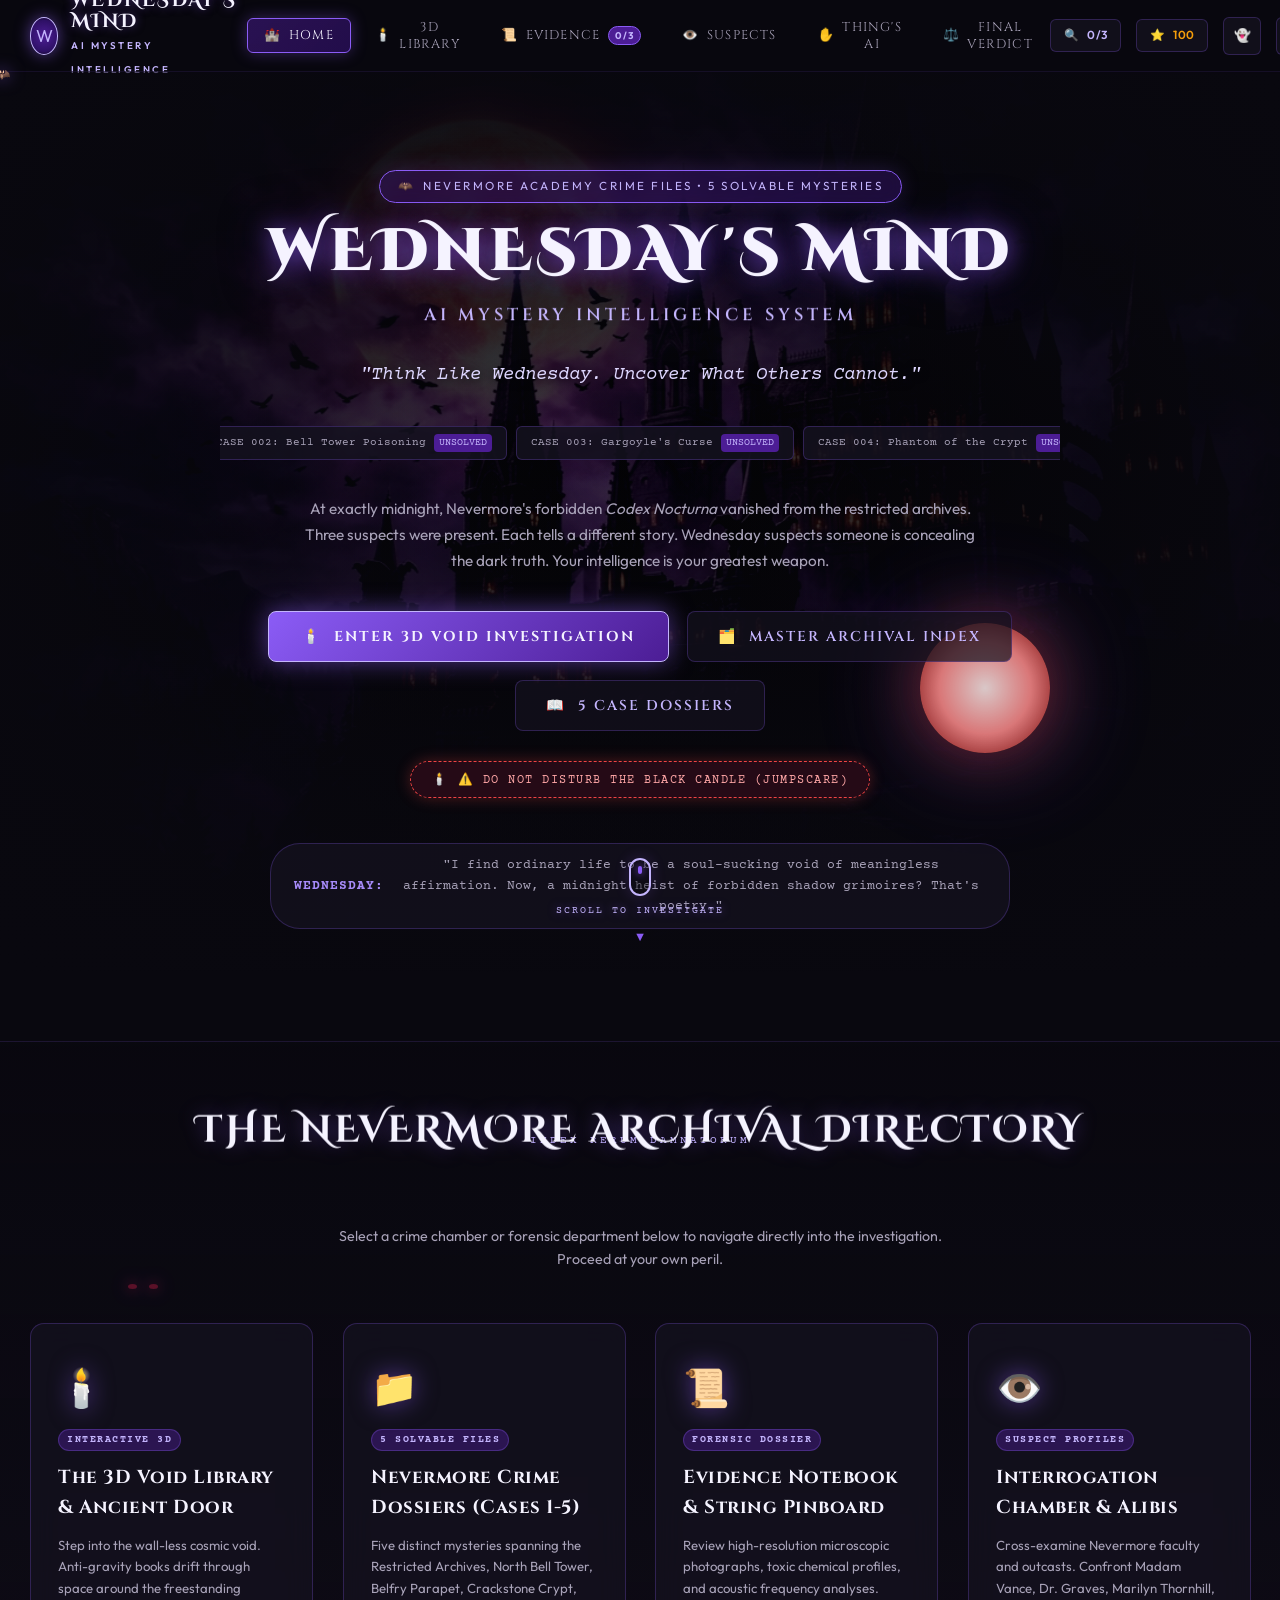
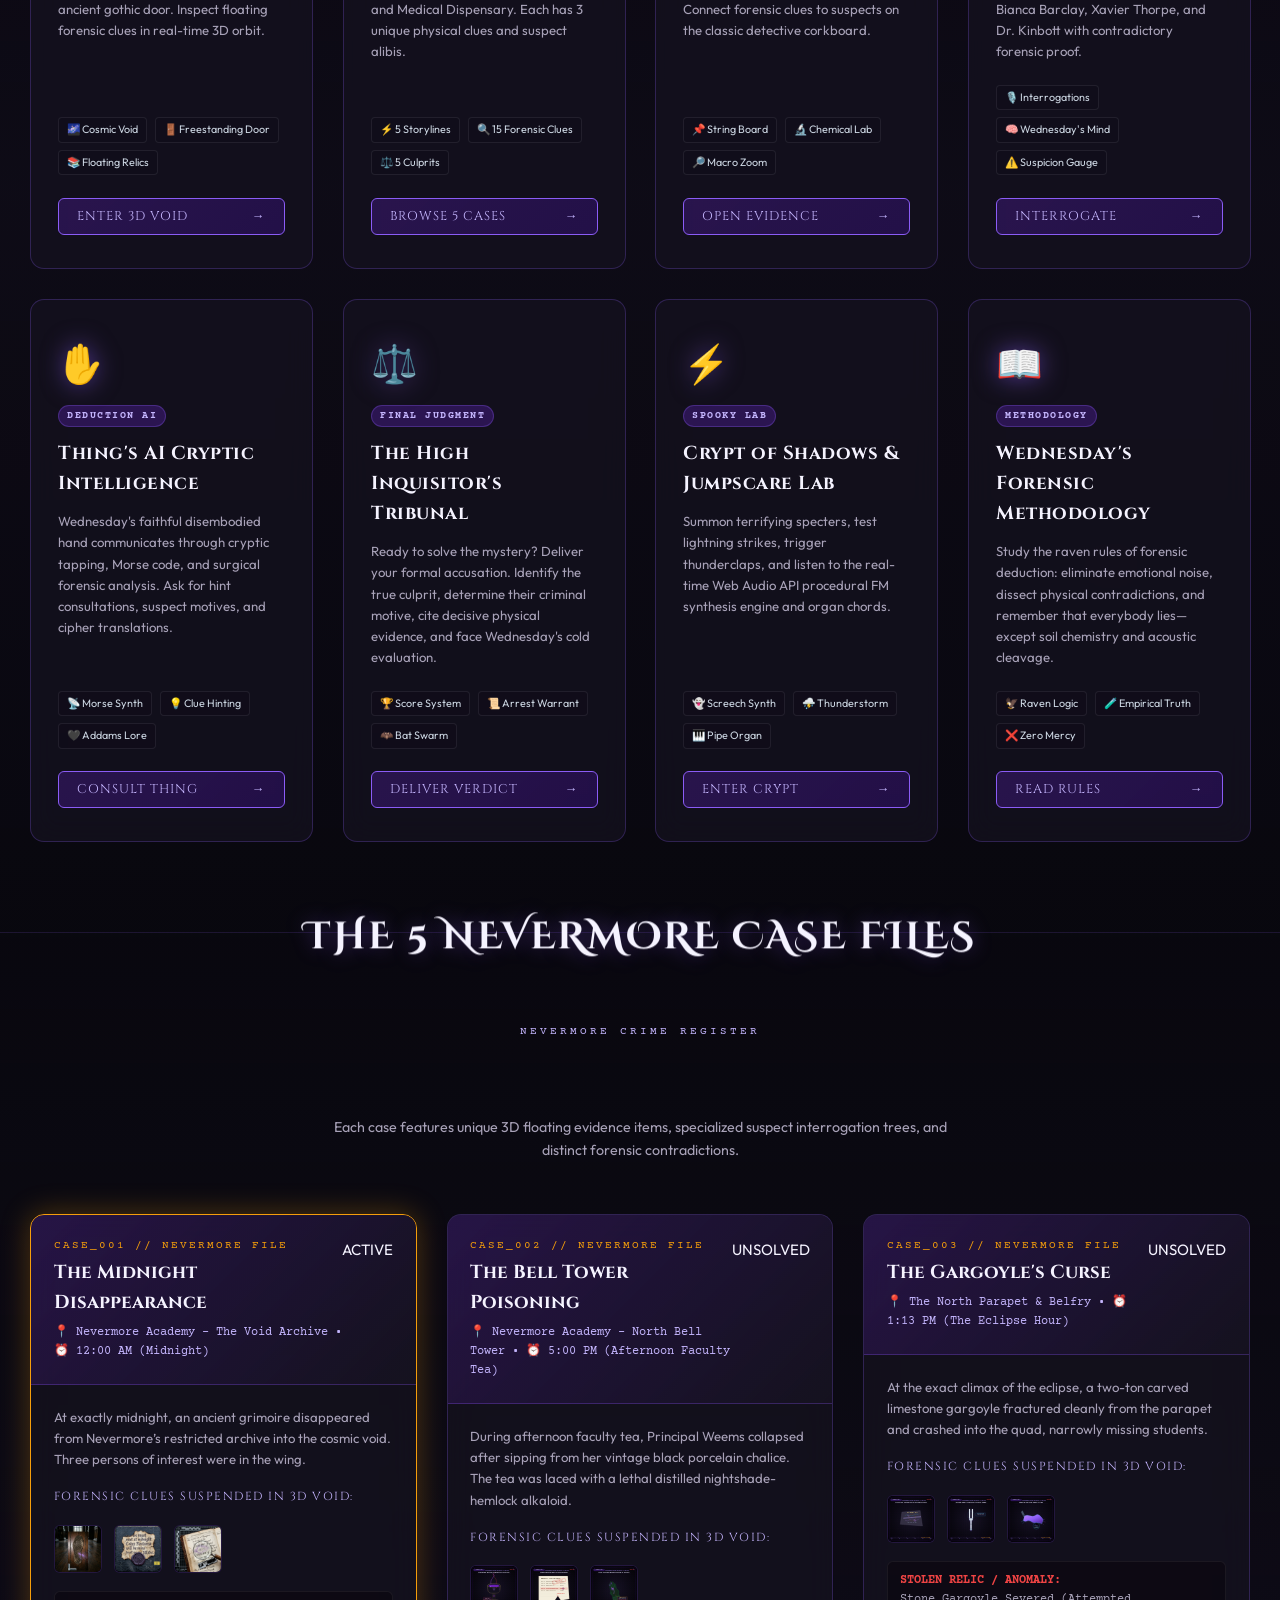
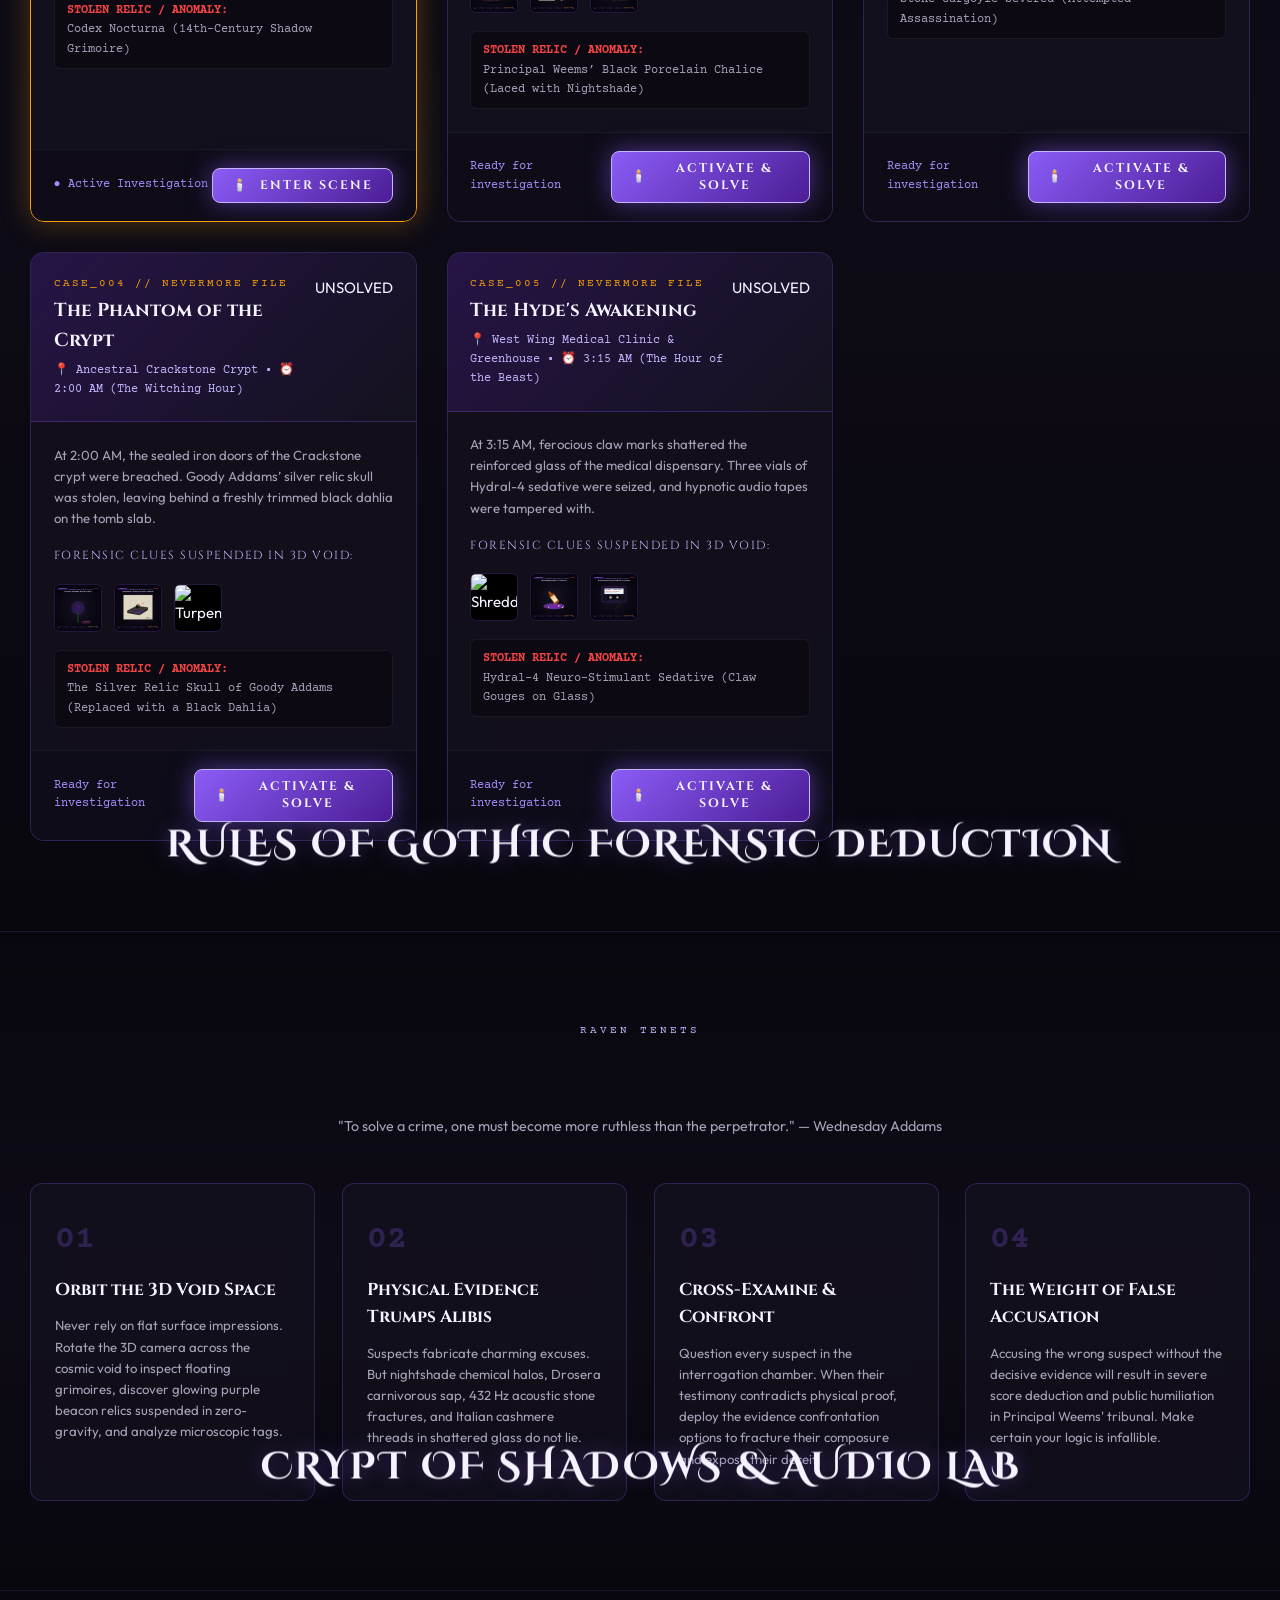
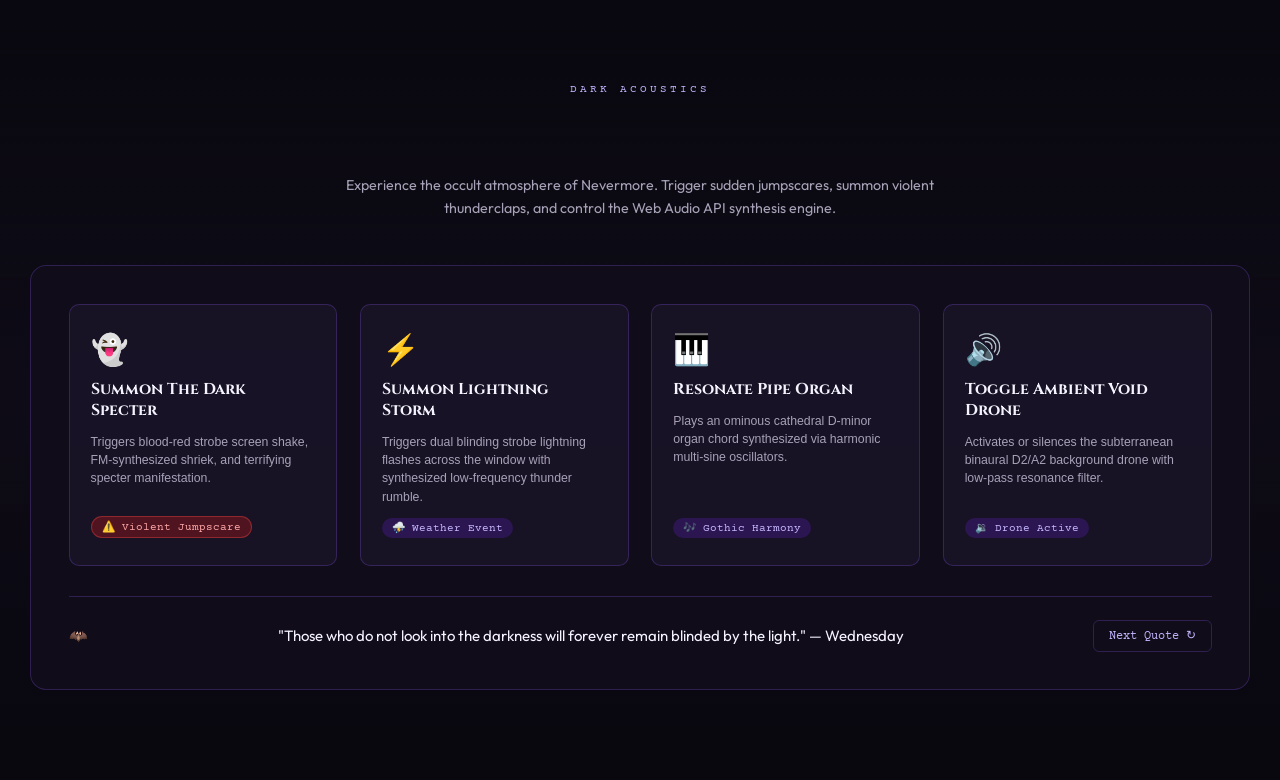
==== index.html @ c8e1a859 "Initial commit" ====
<!DOCTYPE html>
<html lang="en">
<head>
  <meta charset="UTF-8">
  <meta name="viewport" content="width=device-width, initial-scale=1.0">
  <meta name="description" content="Wednesday's Mind - AI Mystery Intelligence System. Think Like Wednesday. Uncover What Others Cannot in this interactive 3D gothic detective experience.">
  <meta name="keywords" content="Wednesday Addams, 3D Mystery, Three.js, Detective Game, Nevermore Academy, Gothic Mystery, Halloween Hackathon">
  <title>Wednesday's Mind | AI Mystery Intelligence System</title>

  <!-- Google Fonts -->
  <link rel="preconnect" href="https://fonts.googleapis.com">
  <link rel="preconnect" href="https://fonts.gstatic.com" crossorigin>
  <link href="https://fonts.googleapis.com/css2?family=Cinzel:wght@400;600;700;900&family=Cinzel+Decorative:wght@700;900&family=Courier+Prime:ital,wght@0,400;0,700;1,400&family=Outfit:wght@300;400;500;600;700&display=swap" rel="stylesheet">

  <!-- Core Stylesheet -->
  <link rel="stylesheet" href="style.css">
</head>
<body>

  <!-- Custom Loading Screen -->
  <div id="custom-loading-screen">
    <div class="loader-crest">
      <span style="font-size: 1.8rem;">🦇</span>
    </div>
    <div class="loader-text">WEDNESDAY'S MIND</div>
    <div class="loader-subtext">ENTERING NEVERMORE ARCHIVES • INITIALIZING 3D SENSORY ENGINE...</div>
  </div>

  <!-- Victory Particle Canvas (Bats & Embers) -->
  <canvas id="victory-particles-canvas" class="particle-canvas"></canvas>

  <!-- Ambient Fog Canvas -->
  <canvas id="ambient-fog"></canvas>

  <!-- Main Application Wrapper -->
  <div class="app-container">

    <!-- ====================================================================
         NAVIGATION BAR
         ==================================================================== -->
    <header class="main-nav">
      <div class="nav-brand" onclick="window.WEDNESDAY_APP.switchView('landing')">
        <div class="brand-crest">
          <span>W</span>
        </div>
        <div class="brand-text">
          <h1>WEDNESDAY'S MIND</h1>
          <span>AI MYSTERY INTELLIGENCE</span>
        </div>
      </div>

      <!-- Nav Links -->
      <ul class="nav-links" id="nav-links">
        <li class="nav-item">
          <button class="nav-btn active" data-view="landing" id="nav-btn-landing">
            <span>🏰</span> Home
          </button>
        </li>
        <li class="nav-item">
          <button class="nav-btn" data-view="room" id="nav-btn-room">
            <span>🕯️</span> 3D Library
          </button>
        </li>
        <li class="nav-item">
          <button class="nav-btn" data-view="evidence" id="nav-btn-evidence">
            <span>📜</span> Evidence <span class="badge" id="nav-clue-badge">0/3</span>
          </button>
        </li>
        <li class="nav-item">
          <button class="nav-btn" data-view="suspects" id="nav-btn-suspects">
            <span>👁️</span> Suspects
          </button>
        </li>
        <li class="nav-item">
          <button class="nav-btn" data-view="assistant" id="nav-btn-assistant">
            <span>✋</span> Thing's AI
          </button>
        </li>
        <li class="nav-item">
          <button class="nav-btn" data-view="verdict" id="nav-btn-verdict">
            <span>⚖️</span> Final Verdict
          </button>
        </li>
      </ul>

      <!-- HUD Stats & Controls -->
      <div class="nav-actions">
        <div class="hud-stat clues-stat" title="Forensic Clues Collected">
          <span>🔍</span>
          <span id="hud-clues-count">0/3</span>
        </div>
        <div class="hud-stat score-stat" title="Detective Score">
          <span>⭐</span>
          <span id="hud-score-count">100</span>
        </div>
        <button class="icon-btn" id="btn-jumpscare-trigger" title="⚠️ Summon The Shadows (Jumpscare Demo)">
          <span>👻</span>
        </button>
        <button class="icon-btn" id="btn-sound-toggle" title="Toggle Gothic Audio Atmosphere">
          <span>🔊</span>
        </button>
        <button class="icon-btn" id="btn-nav-restart" title="Restart Investigation">
          <span>🔄</span>
        </button>
        <button class="mobile-toggle" id="mobile-nav-toggle" aria-label="Toggle Navigation Menu">
          <span>☰</span>
        </button>
      </div>
    </header>

    <!-- Glowing Gothic Scroll Progress Indicator -->
    <div class="scroll-progress-container">
      <div class="scroll-progress-bar" id="scroll-progress-bar">
        <span class="scroll-progress-bat">🦇</span>
      </div>
    </div>

    <!-- ====================================================================
         MAIN CONTENT ROUTER
         ==================================================================== -->
    <main>

      <!-- ================================================================
           VIEW 1: LANDING PAGE
           ================================================================ -->
      <!-- ================================================================
           VIEW 1: LANDING PAGE & MASTER ARCHIVAL INDEX (Deeply Scrollable)
           ================================================================ -->
      <section class="view-section active" id="view-landing">
        <div class="landing-backdrop parallax-layer" data-speed="0.18"></div>
        <div class="landing-vignette"></div>
        <div class="landing-moon parallax-layer" data-speed="0.4"></div>

        <!-- Glowing Watching Eyes in the Shadows -->
        <div class="spooky-eyes active parallax-layer" data-speed="-0.15" id="spooky-eyes-1" style="top: 22%; left: 10%;">
          <div class="spooky-eye"></div>
          <div class="spooky-eye"></div>
        </div>
        <div class="spooky-eyes active parallax-layer" data-speed="-0.2" id="spooky-eyes-2" style="top: 38%; right: 12%;">
          <div class="spooky-eye"></div>
          <div class="spooky-eye"></div>
        </div>
        <div class="spooky-eyes active parallax-layer" data-speed="-0.1" id="spooky-eyes-3" style="top: 68%; left: 16%;">
          <div class="spooky-eye"></div>
          <div class="spooky-eye"></div>
        </div>

        <!-- ------------------------------------------------------------
             HERO SECTION (Cinematic Entry)
             ------------------------------------------------------------ -->
        <div class="landing-hero-block" id="landing-hero">
          <div class="landing-content">
            <div class="landing-badge reveal-on-scroll">
              <span>🦇</span> Nevermore Academy Crime Files • 5 Solvable Mysteries
            </div>
            <h1 class="landing-title parallax-text reveal-on-scroll delay-1">WEDNESDAY'S MIND</h1>
            <div class="landing-subtitle parallax-text reveal-on-scroll delay-2">AI MYSTERY INTELLIGENCE SYSTEM</div>
            <p class="landing-tagline reveal-on-scroll delay-2">"Think Like Wednesday. Uncover What Others Cannot."</p>

            <!-- 5-Case Selector Hub Pills -->
            <div class="case-selector-bar reveal-on-scroll delay-2" style="justify-content: center; margin: 0.5rem 0;" id="landing-case-pills">
              <div class="case-pill active" data-case="CASE_001"><span>CASE 001: Midnight Disappearance</span> <span class="case-status-badge">ACTIVE</span></div>
              <div class="case-pill" data-case="CASE_002"><span>CASE 002: Bell Tower Poisoning</span> <span class="case-status-badge">UNSOLVED</span></div>
              <div class="case-pill" data-case="CASE_003"><span>CASE 003: Gargoyle's Curse</span> <span class="case-status-badge">UNSOLVED</span></div>
              <div class="case-pill" data-case="CASE_004"><span>CASE 004: Phantom of the Crypt</span> <span class="case-status-badge">UNSOLVED</span></div>
              <div class="case-pill" data-case="CASE_005"><span>CASE 005: Hyde's Awakening</span> <span class="case-status-badge">UNSOLVED</span></div>
            </div>

            <p class="landing-desc reveal-on-scroll delay-3" id="landing-case-desc">
              At exactly midnight, Nevermore's forbidden <em>Codex Nocturna</em> vanished from the restricted archives. Three suspects were present. Each tells a different story. Wednesday suspects someone is concealing the dark truth. Your intelligence is your greatest weapon.
            </p>

            <div class="landing-buttons reveal-on-scroll delay-3">
              <button class="btn-primary" id="btn-start-investigation" onclick="window.WEDNESDAY_APP.switchView('room')">
                <span>🕯️</span> Enter 3D Void Investigation
              </button>
              <button class="btn-secondary" id="btn-explore-index" onclick="window.WEDNESDAY_APP.scrollToIndex()">
                <span>🗂️</span> Master Archival Index
              </button>
              <button class="btn-secondary" id="btn-how-to-play" onclick="window.WEDNESDAY_APP.scrollToCases()">
                <span>📖</span> 5 Case Dossiers
              </button>
            </div>

            <button class="spooky-trigger-btn reveal-on-scroll delay-4" id="btn-summon-shadows" title="Click at your own risk...">
              <span>🕯️</span> <span>⚠️ DO NOT DISTURB THE BLACK CANDLE (JUMPSCARE)</span>
            </button>

            <div class="landing-ticker reveal-on-scroll delay-4">
              <span class="quote-speaker">WEDNESDAY:</span>
              <span id="ticker-quote">"I find ordinary life to be a soul-sucking void of meaningless affirmation. Now, a midnight heist of forbidden shadow grimoires? That's poetry."</span>
            </div>

            <!-- Animated Scroll Down Indicator (FIXED: Smooth scrolls to Master Index) -->
            <div class="scroll-indicator-container" id="landing-scroll-indicator" onclick="window.WEDNESDAY_APP.scrollDownToOverview()">
              <div class="scroll-mouse-icon">
                <div class="scroll-mouse-wheel"></div>
              </div>
              <span class="scroll-indicator-text">Scroll to Investigate</span>
              <span class="scroll-indicator-arrow">▼</span>
            </div>
          </div>
        </div>

        <!-- ------------------------------------------------------------
             SECTION 2: MASTER ARCHIVAL INDEX (The User's Requested Main Index Hub)
             ------------------------------------------------------------ -->
        <section class="landing-section-block" id="landing-master-index">
          <div class="section-container">
            <div class="section-header reveal-on-scroll">
              <div class="section-tag">INDEX RERUM DAMNATORUM</div>
              <h2 class="section-title parallax-text">THE NEVERMORE ARCHIVAL DIRECTORY</h2>
              <p class="section-desc">Select a crime chamber or forensic department below to navigate directly into the investigation. Proceed at your own peril.</p>
            </div>

            <div class="master-index-grid">
              <!-- Card 1: 3D Void Library -->
              <div class="index-card reveal-on-scroll" onclick="window.WEDNESDAY_APP.switchView('room')">
                <div class="index-card-icon">🕯️</div>
                <div class="index-card-badge">INTERACTIVE 3D</div>
                <h3 class="index-card-title">The 3D Void Library & Ancient Door</h3>
                <p class="index-card-desc">Step into the wall-less cosmic void. Anti-gravity books drift through space around the freestanding ancient gothic door. Inspect floating forensic clues in real-time 3D orbit.</p>
                <div class="index-card-meta">
                  <span>🌌 Cosmic Void</span>
                  <span>🚪 Freestanding Door</span>
                  <span>📚 Floating Relics</span>
                </div>
                <button class="index-card-btn"><span>Enter 3D Void</span> →</button>
              </div>

              <!-- Card 2: 5 Nevermore Cases -->
              <div class="index-card reveal-on-scroll delay-1" onclick="window.WEDNESDAY_APP.scrollToCases()">
                <div class="index-card-icon">📁</div>
                <div class="index-card-badge">5 SOLVABLE FILES</div>
                <h3 class="index-card-title">Nevermore Crime Dossiers (Cases 1-5)</h3>
                <p class="index-card-desc">Five distinct mysteries spanning the Restricted Archives, North Bell Tower, Belfry Parapet, Crackstone Crypt, and Medical Dispensary. Each has 3 unique physical clues and suspect alibis.</p>
                <div class="index-card-meta">
                  <span>⚡ 5 Storylines</span>
                  <span>🔍 15 Forensic Clues</span>
                  <span>⚖️ 5 Culprits</span>
                </div>
                <button class="index-card-btn"><span>Browse 5 Cases</span> →</button>
              </div>

              <!-- Card 3: Evidence Dossier & Pinboard -->
              <div class="index-card reveal-on-scroll delay-2" onclick="window.WEDNESDAY_APP.switchView('evidence')">
                <div class="index-card-icon">📜</div>
                <div class="index-card-badge">FORENSIC DOSSIER</div>
                <h3 class="index-card-title">Evidence Notebook & String Pinboard</h3>
                <p class="index-card-desc">Review high-resolution microscopic photographs, toxic chemical profiles, and acoustic frequency analyses. Connect forensic clues to suspects on the classic detective corkboard.</p>
                <div class="index-card-meta">
                  <span>📌 String Board</span>
                  <span>🔬 Chemical Lab</span>
                  <span>🔎 Macro Zoom</span>
                </div>
                <button class="index-card-btn"><span>Open Evidence</span> →</button>
              </div>

              <!-- Card 4: Interrogation Chamber -->
              <div class="index-card reveal-on-scroll delay-3" onclick="window.WEDNESDAY_APP.switchView('suspects')">
                <div class="index-card-icon">👁️</div>
                <div class="index-card-badge">SUSPECT PROFILES</div>
                <h3 class="index-card-title">Interrogation Chamber & Alibis</h3>
                <p class="index-card-desc">Cross-examine Nevermore faculty and outcasts. Confront Madam Vance, Dr. Graves, Marilyn Thornhill, Bianca Barclay, Xavier Thorpe, and Dr. Kinbott with contradictory forensic proof.</p>
                <div class="index-card-meta">
                  <span>🎙️ Interrogations</span>
                  <span>🧠 Wednesday's Mind</span>
                  <span>⚠️ Suspicion Gauge</span>
                </div>
                <button class="index-card-btn"><span>Interrogate</span> →</button>
              </div>

              <!-- Card 5: Thing's AI Terminal -->
              <div class="index-card reveal-on-scroll delay-1" onclick="window.WEDNESDAY_APP.switchView('assistant')">
                <div class="index-card-icon">✋</div>
                <div class="index-card-badge">DEDUCTION AI</div>
                <h3 class="index-card-title">Thing's AI Cryptic Intelligence</h3>
                <p class="index-card-desc">Wednesday's faithful disembodied hand communicates through cryptic tapping, Morse code, and surgical forensic analysis. Ask for hint consultations, suspect motives, and cipher translations.</p>
                <div class="index-card-meta">
                  <span>📡 Morse Synth</span>
                  <span>💡 Clue Hinting</span>
                  <span>🖤 Addams Lore</span>
                </div>
                <button class="index-card-btn"><span>Consult Thing</span> →</button>
              </div>

              <!-- Card 6: The Tribunal of Shadows -->
              <div class="index-card reveal-on-scroll delay-2" onclick="window.WEDNESDAY_APP.switchView('verdict')">
                <div class="index-card-icon">⚖️</div>
                <div class="index-card-badge">FINAL JUDGMENT</div>
                <h3 class="index-card-title">The High Inquisitor's Tribunal</h3>
                <p class="index-card-desc">Ready to solve the mystery? Deliver your formal accusation. Identify the true culprit, determine their criminal motive, cite decisive physical evidence, and face Wednesday's cold evaluation.</p>
                <div class="index-card-meta">
                  <span>🏆 Score System</span>
                  <span>📜 Arrest Warrant</span>
                  <span>🦇 Bat Swarm</span>
                </div>
                <button class="index-card-btn"><span>Deliver Verdict</span> →</button>
              </div>

              <!-- Card 7: Crypt of Horrors & Audio Synth -->
              <div class="index-card reveal-on-scroll delay-3" onclick="window.WEDNESDAY_APP.scrollToCrypt()">
                <div class="index-card-icon">⚡</div>
                <div class="index-card-badge">SPOOKY LAB</div>
                <h3 class="index-card-title">Crypt of Shadows & Jumpscare Lab</h3>
                <p class="index-card-desc">Summon terrifying specters, test lightning strikes, trigger thunderclaps, and listen to the real-time Web Audio API procedural FM synthesis engine and organ chords.</p>
                <div class="index-card-meta">
                  <span>👻 Screech Synth</span>
                  <span>⛈️ Thunderstorm</span>
                  <span>🎹 Pipe Organ</span>
                </div>
                <button class="index-card-btn"><span>Enter Crypt</span> →</button>
              </div>

              <!-- Card 8: Raven Rules of Deduction -->
              <div class="index-card reveal-on-scroll delay-4" onclick="window.WEDNESDAY_APP.scrollToRules()">
                <div class="index-card-icon">📖</div>
                <div class="index-card-badge">METHODOLOGY</div>
                <h3 class="index-card-title">Wednesday's Forensic Methodology</h3>
                <p class="index-card-desc">Study the raven rules of forensic deduction: eliminate emotional noise, dissect physical contradictions, and remember that everybody lies—except soil chemistry and acoustic cleavage.</p>
                <div class="index-card-meta">
                  <span>🦅 Raven Logic</span>
                  <span>🧪 Empirical Truth</span>
                  <span>❌ Zero Mercy</span>
                </div>
                <button class="index-card-btn"><span>Read Rules</span> →</button>
              </div>
            </div>
          </div>
        </section>

        <!-- ------------------------------------------------------------
             SECTION 3: 5 SOLVABLE CASE DOSSIERS SHOWCASE
             ------------------------------------------------------------ -->
        <section class="landing-section-block" id="landing-case-showcase">
          <div class="section-container">
            <div class="section-header reveal-on-scroll">
              <div class="section-tag">NEVERMORE CRIME REGISTER</div>
              <h2 class="section-title parallax-text">THE 5 NEVERMORE CASE FILES</h2>
              <p class="section-desc">Each case features unique 3D floating evidence items, specialized suspect interrogation trees, and distinct forensic contradictions.</p>
            </div>

            <div class="cases-showcase-grid" id="cases-showcase-container">
              <!-- Dynamically populated by renderCasesShowcase() in main.js -->
            </div>
          </div>
        </section>

        <!-- ------------------------------------------------------------
             SECTION 4: FORENSIC METHODOLOGY & RULES
             ------------------------------------------------------------ -->
        <section class="landing-section-block" id="landing-rules-methodology">
          <div class="section-container">
            <div class="section-header reveal-on-scroll">
              <div class="section-tag">RAVEN TENETS</div>
              <h2 class="section-title parallax-text">RULES OF GOTHIC FORENSIC DEDUCTION</h2>
              <p class="section-desc">"To solve a crime, one must become more ruthless than the perpetrator." — Wednesday Addams</p>
            </div>

            <div class="rules-cards-grid">
              <div class="rule-card reveal-on-scroll">
                <div class="rule-num">01</div>
                <h3>Orbit the 3D Void Space</h3>
                <p>Never rely on flat surface impressions. Rotate the 3D camera across the cosmic void to inspect floating grimoires, discover glowing purple beacon relics suspended in zero-gravity, and analyze microscopic tags.</p>
              </div>
              <div class="rule-card reveal-on-scroll delay-1">
                <div class="rule-num">02</div>
                <h3>Physical Evidence Trumps Alibis</h3>
                <p>Suspects fabricate charming excuses. But nightshade chemical halos, Drosera carnivorous sap, 432 Hz acoustic stone fractures, and Italian cashmere threads in shattered glass do not lie.</p>
              </div>
              <div class="rule-card reveal-on-scroll delay-2">
                <div class="rule-num">03</div>
                <h3>Cross-Examine & Confront</h3>
                <p>Question every suspect in the interrogation chamber. When their testimony contradicts physical proof, deploy the evidence confrontation options to fracture their composure and expose their deceit.</p>
              </div>
              <div class="rule-card reveal-on-scroll delay-3">
                <div class="rule-num">04</div>
                <h3>The Weight of False Accusation</h3>
                <p>Accusing the wrong suspect without the decisive evidence will result in severe score deduction and public humiliation in Principal Weems' tribunal. Make certain your logic is infallible.</p>
              </div>
            </div>
          </div>
        </section>

        <!-- ------------------------------------------------------------
             SECTION 5: THE CRYPT OF SHADOWS & OCCULT AUDIO LAB
             ------------------------------------------------------------ -->
        <section class="landing-section-block" id="landing-spooky-crypt">
          <div class="section-container">
            <div class="section-header reveal-on-scroll">
              <div class="section-tag">DARK ACOUSTICS</div>
              <h2 class="section-title parallax-text">CRYPT OF SHADOWS & AUDIO LAB</h2>
              <p class="section-desc">Experience the occult atmosphere of Nevermore. Trigger sudden jumpscares, summon violent thunderclaps, and control the Web Audio API synthesis engine.</p>
            </div>

            <div class="spooky-controls-panel reveal-on-scroll">
              <div class="spooky-actions-grid">
                <button class="spooky-action-card danger" onclick="window.WEDNESDAY_APP.triggerJumpscare()">
                  <div class="action-icon">👻</div>
                  <h4>Summon The Dark Specter</h4>
                  <p>Triggers blood-red strobe screen shake, FM-synthesized shriek, and terrifying specter manifestation.</p>
                  <span class="action-pill danger-pill">⚠️ Violent Jumpscare</span>
                </button>

                <button class="spooky-action-card" onclick="window.WEDNESDAY_APP.triggerLightning()">
                  <div class="action-icon">⚡</div>
                  <h4>Summon Lightning Storm</h4>
                  <p>Triggers dual blinding strobe lightning flashes across the window with synthesized low-frequency thunder rumble.</p>
                  <span class="action-pill">⛈️ Weather Event</span>
                </button>

                <button class="spooky-action-card" onclick="window.WEDNESDAY_APP.playOrganChord()">
                  <div class="action-icon">🎹</div>
                  <h4>Resonate Pipe Organ</h4>
                  <p>Plays an ominous cathedral D-minor organ chord synthesized via harmonic multi-sine oscillators.</p>
                  <span class="action-pill">🎶 Gothic Harmony</span>
                </button>

                <button class="spooky-action-card" onclick="window.WEDNESDAY_APP.toggleDrone()">
                  <div class="action-icon">🔊</div>
                  <h4>Toggle Ambient Void Drone</h4>
                  <p>Activates or silences the subterranean binaural D2/A2 background drone with low-pass resonance filter.</p>
                  <span class="action-pill" id="crypt-drone-status">🔉 Drone Active</span>
                </button>
              </div>

              <div class="spooky-quote-banner reveal-on-scroll delay-2">
                <span class="quote-bat">🦇</span>
                <p id="crypt-random-quote">"Those who do not look into the darkness will forever remain blinded by the light." — Wednesday</p>
                <button class="quote-refresh-btn" onclick="window.WEDNESDAY_APP.cycleGothicQuote()">Next Quote ↻</button>
              </div>
            </div>
          </div>
        </section>
      </section>

      <!-- ================================================================
           VIEW 2: INTERACTIVE 3D MYSTERY ROOM (Three.js)
           ================================================================ -->
      <section class="view-section" id="view-room">
        <!-- Three.js Canvas Container -->
        <div id="three-canvas-container"></div>

        <!-- 3D Room HUD Header -->
        <div class="room-hud">
          <div class="room-title-card">
            <div class="case-stamp">CASE 001 // CRIME SCENE</div>
            <h2>The Restricted Archive</h2>
            <p>Inspect the library in 3D. Click the glowing purple beacons to analyze forensic clues.</p>
          </div>

          <div class="room-controls-card">
            <div class="camera-preset-bar">
              <button class="preset-btn active" id="preset-overview">🌌 Void Overview</button>
              <button class="preset-btn" id="preset-door">🚪 Ancient Door</button>
              <button class="preset-btn" id="preset-clues">✨ Floating Relics</button>
            </div>
            <div class="room-instructions">
              <span>🖱️ Drag:</span> Orbit • <span>Scroll:</span> Zoom • <span>Click:</span> Inspect Clue
            </div>
          </div>
        </div>

        <!-- Floating Clue Raycast Hover Tooltip -->
        <div id="clue-hover-tooltip"></div>

        <!-- Bottom Clue Tracker Bar -->
        <div class="room-bottom-tracker">
          <span class="tracker-label">ARCHIVE CLUES:</span>
          <div class="tracker-clue-dots">
            <div class="clue-dot-item" id="dot-footprint" onclick="window.WEDNESDAY_APP.inspectClue('footprint')">
              <div class="dot-indicator"></div>
              <span>Muddy Footprint</span>
            </div>
            <div class="clue-dot-item" id="dot-letter" onclick="window.WEDNESDAY_APP.inspectClue('letter')">
              <div class="dot-indicator"></div>
              <span>Torn Letter</span>
            </div>
            <div class="clue-dot-item" id="dot-register" onclick="window.WEDNESDAY_APP.inspectClue('register')">
              <div class="dot-indicator"></div>
              <span>Altered Register</span>
            </div>
          </div>
        </div>
      </section>

      <!-- ================================================================
           VIEW 3: EVIDENCE NOTEBOOK & CONSPIRACY PINBOARD
           ================================================================ -->
      <section class="view-section" id="view-evidence">
        <div class="section-header">
          <div class="section-tag">DETECTIVE DOSSIER</div>
          <h2 class="section-title">EVIDENCE & CONSPIRACY BOARD</h2>
          <p class="section-desc">Review your collected physical evidence, correlate forensic properties, and connect clues with suspects on the string pinboard.</p>
        </div>

        <!-- Evidence View Tabs -->
        <div class="evidence-tab-bar">
          <button class="evidence-tab-btn active" id="tab-btn-clues">
            <span>📜</span> Forensic Clues Dossier
          </button>
          <button class="evidence-tab-btn" id="tab-btn-pinboard">
            <span>📌</span> Detective String Pinboard
          </button>
        </div>

        <!-- Tab 1: Clue Cards Grid -->
        <div id="evidence-tab-clues">
          <div class="clues-grid" id="clues-cards-grid">
            <!-- Dynamically populated by main.js -->
          </div>

          <!-- User Notes Pad -->
          <div class="notes-pad-container">
            <div class="notes-header">
              <h3><span>📓</span> Detective Investigation Log & Personal Notes</h3>
              <span class="notes-status">● Auto-Saved To LocalStorage</span>
            </div>
            <textarea id="user-notes-textarea" class="notes-textarea" placeholder="Type your hypotheses, timelines, and deductions here. Wednesday will keep them recorded..."></textarea>
          </div>
        </div>

        <!-- Tab 2: Conspiracy Pinboard / String Connector -->
        <div id="evidence-tab-pinboard" style="display: none;">
          <div class="pinboard-container">
            <div class="pinboard-header">
              <h3><span>🧶</span> The Conspiracy Pinboard: Hypotheses & Contradictions</h3>
              <p>Click a <strong>Clue</strong> on the left, then click a <strong>Suspect</strong> on the right to test your forensic connection.</p>
            </div>

            <!-- SVG connection canvas -->
            <svg class="pinboard-svg-canvas" id="pinboard-svg"></svg>

            <div class="pinboard-columns">
              <!-- Clues Column -->
              <div class="pinboard-col">
                <div class="pinboard-col-title">
                  <span>🔍</span> Forensic Clues
                </div>
                <div class="pinboard-items-list" id="pinboard-clues-list"></div>
              </div>

              <!-- Suspects Column -->
              <div class="pinboard-col">
                <div class="pinboard-col-title">
                  <span>👥</span> Nevermore Suspects
                </div>
                <div class="pinboard-items-list" id="pinboard-suspects-list"></div>
              </div>
            </div>

            <!-- Connection Deduction Log -->
            <div class="pinboard-connections-log">
              <div class="log-title">FORENSIC DEDUCTION LOG:</div>
              <div class="connections-list" id="pinboard-connections-log-list"></div>
            </div>
          </div>
        </div>
      </section>

      <!-- ================================================================
           VIEW 4: SUSPECT INTERROGATION SYSTEM
           ================================================================ -->
      <section class="view-section" id="view-suspects">
        <div class="section-header">
          <div class="section-tag">INQUISITION CHAMBER</div>
          <h2 class="section-title">SUSPECT INTERROGATIONS</h2>
          <p class="section-desc">Interrogate the three persons of interest present at Nevermore during the midnight disappearance. Confront them with collected physical clues.</p>
        </div>

        <div class="suspects-wrapper">
          <!-- Left Nav Cards -->
          <div class="suspects-nav-list">
            <!-- Librarian Card -->
            <div class="suspect-nav-card active" data-suspect="librarian">
              <img src="assets/images/suspect_librarian.jpg" alt="Madam Vance" class="nav-card-portrait">
              <div class="nav-card-info">
                <h4>Madam Thalia Vance</h4>
                <span class="suspect-role">Chief Archivist</span>
                <div class="nav-card-suspicion">
                  <div class="suspicion-bar-mini">
                    <div class="suspicion-fill-mini" style="width: 40%;"></div>
                  </div>
                  <span class="suspicion-percent-mini">40%</span>
                </div>
              </div>
            </div>

            <!-- Student Card -->
            <div class="suspect-nav-card" data-suspect="student">
              <img src="assets/images/suspect_student.jpg" alt="Julian Crane" class="nav-card-portrait">
              <div class="nav-card-info">
                <h4>Julian Crane</h4>
                <span class="suspect-role">Nocturnal Student</span>
                <div class="nav-card-suspicion">
                  <div class="suspicion-bar-mini">
                    <div class="suspicion-fill-mini" style="width: 65%;"></div>
                  </div>
                  <span class="suspicion-percent-mini">65%</span>
                </div>
              </div>
            </div>

            <!-- Professor Card -->
            <div class="suspect-nav-card" data-suspect="professor">
              <img src="assets/images/suspect_professor.jpg" alt="Dr. Arthur Graves" class="nav-card-portrait">
              <div class="nav-card-info">
                <h4>Dr. Arthur Graves</h4>
                <span class="suspect-role">Professor of Alchemy</span>
                <div class="nav-card-suspicion">
                  <div class="suspicion-bar-mini">
                    <div class="suspicion-fill-mini" style="width: 45%;"></div>
                  </div>
                  <span class="suspicion-percent-mini">45%</span>
                </div>
              </div>
            </div>
          </div>

          <!-- Active Interrogation Chamber Panel -->
          <div class="interrogation-chamber">
            <div class="dossier-hero">
              <div class="dossier-portrait-frame">
                <img id="dossier-portrait" src="assets/images/suspect_librarian.jpg" alt="Suspect" class="dossier-portrait-img">
                <div class="dossier-badge">PERSON OF INTEREST</div>
              </div>

              <div class="dossier-details">
                <div class="dossier-header-title">
                  <div>
                    <h3 class="dossier-name" id="dossier-name">Madam Thalia Vance</h3>
                    <div class="dossier-title-role" id="dossier-role">Chief Archivist & Head Librarian • Age 54</div>
                  </div>
                </div>

                <div class="suspicion-gauge-container">
                  <div class="gauge-header">
                    <span class="gauge-label">PSYCHOLOGICAL SUSPICION LEVEL</span>
                    <span class="gauge-value" id="suspicion-gauge-val">40%</span>
                  </div>
                  <div class="gauge-bar">
                    <div class="gauge-fill" id="suspicion-gauge-fill" style="width: 40%;"></div>
                  </div>
                </div>

                <p class="dossier-bio" id="dossier-bio">Strict, protective guardian of Nevermore Academy’s oldest manuscripts.</p>
                <div class="dossier-alibi-box">
                  <strong>Stated Alibi:</strong>
                  <span id="dossier-alibi">Locked the heavy iron doors at 11:45 PM sharp.</span>
                </div>
              </div>
            </div>

            <!-- Interrogation Console -->
            <div class="interrogation-console">
              <div class="questions-section">
                <h4><span>⚖️</span> Select Inquiry or Confrontation:</h4>
                <div class="questions-list" id="interrogation-questions-list">
                  <!-- Dynamically rendered by main.js -->
                </div>
              </div>

              <!-- Dialogue Transcript Box -->
              <div class="dialogue-transcript-box">
                <div class="transcript-header">
                  <span>TRANSCRIPT LOG // CASE 001</span>
                  <span>RECORDED BY THING</span>
                </div>
                <div class="transcript-body" id="interrogation-transcript-body">
                  <div class="statement-bubble" style="border-left: 3px solid var(--accent-gold);">
                    <div class="bubble-speaker"><span>🖤</span> WEDNESDAY ADDAMS</div>
                    <div class="bubble-text">"Select a question from the left. Every word is either a confession or an insult to my patience."</div>
                  </div>
                </div>
              </div>
            </div>
          </div>
        </div>
      </section>

      <!-- ================================================================
           VIEW 5: AI DETECTIVE ASSISTANT (THING'S INTELLIGENCE)
           ================================================================ -->
      <section class="view-section" id="view-assistant">
        <div class="section-header">
          <div class="section-tag">AI COMPANION</div>
          <h2 class="section-title">THING'S INTELLIGENCE</h2>
          <p class="section-desc">Wednesday's loyal, sharp-witted companion. Consult Thing for forensic breakdowns, psychological alibi checks, and subtle deductive guidance.</p>
        </div>

        <div class="assistant-shell">
          <div class="assistant-header">
            <div class="assistant-profile">
              <img src="assets/images/thing_assistant.jpg" alt="Thing" class="thing-avatar">
              <div class="thing-info">
                <h3>Thing (Addams Intelligence Engine)</h3>
                <div class="thing-status">
                  <div class="status-dot-pulse"></div>
                  <span>STATUS: READY & OBSERVANT • HACKATHON LOCAL INTELLIGENCE</span>
                </div>
              </div>
            </div>
            <button class="assistant-config-btn" title="Thing AI Model Settings" onclick="alert('Thing is running on an optimized local deductive engine with contextual memory. Compatible with OpenAI/Gemini API endpoints!')">
              <span>⚙️</span> Engine Settings
            </button>
          </div>

          <!-- Chat messages stream -->
          <div class="chat-messages-container" id="chat-messages-container">
            <div class="chat-msg thing-msg">
              <img src="assets/images/thing_assistant.jpg" class="msg-avatar">
              <div class="msg-bubble">
                <span class="thing-action">*Thing scuttles across the mahogany desk and snaps fingers attentively*</span>
                I have inspected the crime scene alongside Wednesday. You can ask me to analyze the <strong>Footprint</strong>, the <strong>Torn Letter</strong>, the <strong>Library Register</strong>, or evaluate whether the <strong>Professor</strong>, <strong>Student</strong>, or <strong>Librarian</strong> is deceiving us. What would you like to deduce?
              </div>
            </div>
          </div>

          <!-- Suggestion Chips Bar -->
          <div class="assistant-suggestions">
            <div class="suggestion-chip">🔍 Analyze the Footprint evidence</div>
            <div class="suggestion-chip">✉️ Analyze the Torn Letter</div>
            <div class="suggestion-chip">📖 Analyze the Altered Register</div>
            <div class="suggestion-chip">🧪 Evaluate Dr. Graves' alibi</div>
            <div class="suggestion-chip">🎨 Evaluate Julian Crane's alibi</div>
            <div class="suggestion-chip">🗝️ Evaluate Madam Vance's alibi</div>
            <div class="suggestion-chip">💡 Give me a deductive hint</div>
          </div>

          <!-- Chat Input Bar -->
          <div class="assistant-input-bar">
            <input type="text" id="assistant-user-input" class="assistant-input" placeholder="Ask Thing anything about the case, evidence, or suspect alibis...">
            <button class="btn-send" id="btn-assistant-send">
              <span>Send</span> <span>➤</span>
            </button>
          </div>
        </div>
      </section>

      <!-- ================================================================
           VIEW 6: FINAL VERDICT (ACCUSATION CHAMBER)
           ================================================================ -->
      <section class="view-section" id="view-verdict">
        <div class="section-header">
          <div class="section-tag">THE TRIBUNAL</div>
          <h2 class="section-title">THE FINAL VERDICT</h2>
          <p class="section-desc">Synthesize your clues, identify the perpetrator, and present undeniable evidence to solve the mystery of the Codex Nocturna.</p>
        </div>

        <div class="verdict-container">
          <div class="verdict-header">
            <h3 class="verdict-title">WHO STOLE THE ANCIENT BOOK?</h3>
            <p style="color: var(--text-muted); margin-top: 0.5rem;">Review your reasoning carefully. Wednesday does not tolerate careless accusations.</p>
          </div>

          <!-- Step 1: Accuse Culprit -->
          <div class="verdict-step">
            <div class="step-label"><span>STEP 1</span> // IDENTIFY THE CULPRIT</div>
            <div class="culprits-grid">
              <div class="culprit-choice-card" data-culprit="librarian">
                <img src="assets/images/suspect_librarian.jpg" class="culprit-choice-img" alt="Madam Vance">
                <h4>Madam Thalia Vance</h4>
                <span>Chief Archivist</span>
              </div>
              <div class="culprit-choice-card" data-culprit="student">
                <img src="assets/images/suspect_student.jpg" class="culprit-choice-img" alt="Julian Crane">
                <h4>Julian Crane</h4>
                <span>Nocturnal Student</span>
              </div>
              <div class="culprit-choice-card" data-culprit="professor">
                <img src="assets/images/suspect_professor.jpg" class="culprit-choice-img" alt="Dr. Arthur Graves">
                <h4>Dr. Arthur Graves</h4>
                <span>Professor of Alchemy</span>
              </div>
            </div>
          </div>

          <!-- Step 2: Select Decisive Evidence -->
          <div class="verdict-step">
            <div class="step-label"><span>STEP 2</span> // DECISIVE FORENSIC PROOF (SELECT EVIDENCE)</div>
            <div class="evidence-choice-grid">
              <div class="evidence-choice-card" data-evidence="footprint">
                <img src="assets/images/evidence_footprint.jpg" class="evidence-choice-thumb" alt="Footprint">
                <div class="evidence-choice-info">
                  <h5>Diamond-Tread Footprint</h5>
                  <p>Orthopedic size 11 boot + violet potassium residue</p>
                </div>
              </div>
              <div class="evidence-choice-card" data-evidence="letter">
                <img src="assets/images/evidence_torn_letter.jpg" class="evidence-choice-thumb" alt="Torn Letter">
                <div class="evidence-choice-info">
                  <h5>Charred Torn Letter</h5>
                  <p>Raven-flask wax seal + midnight rendezvous</p>
                </div>
              </div>
              <div class="evidence-choice-card" data-evidence="register">
                <img src="assets/images/evidence_register.jpg" class="evidence-choice-thumb" alt="Register">
                <div class="evidence-choice-info">
                  <h5>Altered Library Register</h5>
                  <p>11:58 PM chemical erasure + "A.G." ghost ink</p>
                </div>
              </div>
            </div>
          </div>

          <!-- Step 3: Motive -->
          <div class="verdict-step">
            <div class="step-label"><span>STEP 3</span> // PRIMARY MOTIVE</div>
            <div class="motive-choice-grid">
              <div class="motive-choice-item" data-motive="alchemy_ritual">
                <span>🧪</span>
                <div>
                  <strong>Forbidden Shadow Transmutation:</strong> Seeking to utilize the 14th-century alchemical rituals to achieve forbidden arcane power.
                </div>
              </div>
              <div class="motive-choice-item" data-motive="black_market">
                <span>💰</span>
                <div>
                  <strong>Black Market Antiquities Sale:</strong> Intending to smuggle the priceless grimoire to private occult collectors outside Nevermore.
                </div>
              </div>
              <div class="motive-choice-item" data-motive="student_prank">
                <span>🎭</span>
                <div>
                  <strong>Student Rebellion / Anarchist Prank:</strong> Stealing the book to embarrass the academy administration and avoid expulsion.
                </div>
              </div>
            </div>
          </div>

          <!-- Verdict Actions -->
          <div class="verdict-actions">
            <button class="btn-accuse" id="btn-submit-verdict">
              <span>⚖️</span> RENDER FINAL VERDICT
            </button>
          </div>

          <!-- Failure Result Panel -->
          <div class="verdict-result-panel result-failure" id="verdict-result-failure">
            <div class="result-badge">INCORRECT DEDUCTION</div>
            <h3 class="result-title">"Emotion Has Clouded Your Judgement."</h3>
            <p class="result-quote" id="fail-hint-text">Review your evidence carefully before Principal Weems hears of this.</p>
            <button class="btn-secondary" id="btn-fail-retry">
              <span>🔄</span> Re-examine Evidence & Try Again
            </button>
          </div>

          <!-- Success Result Panel (Case Solved) -->
          <div class="verdict-result-panel result-success" id="verdict-result-success">
            <div class="result-badge">CASE SOLVED • 100% ACCURACY</div>
            <h3 class="result-title">EXCELLENT DETECTIVE WORK. WEDNESDAY APPROVES.</h3>
            <p class="result-quote">
              "Most people flee the shadows. You dismantled them methodically. Dr. Arthur Graves has been apprehended in his alchemy laboratory with the Codex Nocturna in his possession."
            </p>

            <div class="result-solution-breakdown">
              <div class="solution-step-item">
                <h5>1. THE FOOTPRINT EVIDENCE:</h5>
                <p>The size 11 diamond grid tread matched Dr. Graves’ bespoke orthopedic laboratory boots. The violet chemical residue was potassium permanganate from his mandrake extraction bench.</p>
              </div>
              <div class="solution-step-item">
                <h5>2. THE CHARRED TORN LETTER:</h5>
                <p>The cracked wax seal featured the raven clutching an alchemy crucible—the registered signet of Dr. Graves’ Dark Antiquities office.</p>
              </div>
              <div class="solution-step-item">
                <h5>3. THE ALTERED LIBRARY REGISTER:</h5>
                <p>Dr. Graves utilized his master faculty clearance to enter the archives at 11:58 PM. He took the Codex Nocturna, then applied an acidic solvent from his lab to dissolve his own signature and fabricate an alibi.</p>
              </div>
            </div>

            <!-- Scorecard Summary -->
            <div class="scorecard-grid">
              <div class="scorecard-item">
                <div class="scorecard-val" id="score-final">950</div>
                <div class="scorecard-lbl">Detective Score</div>
              </div>
              <div class="scorecard-item">
                <div class="scorecard-val" id="score-time">3m 42s</div>
                <div class="scorecard-lbl">Case Duration</div>
              </div>
              <div class="scorecard-item">
                <div class="scorecard-val" id="score-clues">3/3</div>
                <div class="scorecard-lbl">Clues Secured</div>
              </div>
              <div class="scorecard-item">
                <div class="scorecard-val" id="score-rank">HIGH INQUISITOR</div>
                <div class="scorecard-lbl">Detective Rank</div>
              </div>
            </div>

            <div style="text-align: center; margin-top: 1.5rem; display: flex; gap: 1rem; justify-content: center; flex-wrap: wrap;">
              <button class="btn-primary" onclick="window.WEDNESDAY_APP.switchView('evidence')">
                <span>📜</span> Review Case Archive
              </button>
              <button class="btn-secondary" id="btn-restart-case">
                <span>🔄</span> Play Again (Reset Case)
              </button>
            </div>
          </div>
        </div>
      </section>

    </main>
  </div>

  <!-- Floating Back-to-Top Button -->
  <button class="scroll-to-top-btn" id="btn-scroll-top" title="Scroll Back to Top" aria-label="Scroll Back to Top">
    <span>▲</span>
  </button>

  <!-- ====================================================================
       MODALS
       ==================================================================== -->

  <!-- Evidence Inspection Modal -->
  <div class="modal-overlay" id="evidence-modal">
    <div class="modal-card">
      <button class="modal-close-btn" aria-label="Close Modal">✕</button>
      <div class="modal-body">
        <div>
          <span style="font-family: var(--font-mono); font-size: 0.75rem; color: var(--accent-gold); letter-spacing: 2px;" id="modal-clue-category">PHYSICAL EVIDENCE</span>
          <h2 style="font-family: var(--font-serif-display); font-size: 1.8rem; color: var(--text-white); margin-top: 0.2rem;" id="modal-clue-title">Forensic Clue Title</h2>
        </div>

        <img src="" alt="Forensic Clue" class="forensic-modal-img" id="modal-clue-img">

        <p style="font-size: 0.95rem; color: var(--text-muted); line-height: 1.6;" id="modal-clue-desc"></p>

        <div class="forensic-dossier-grid">
          <div class="forensic-datum">
            <div class="datum-lbl">Estimated Timestamp</div>
            <div class="datum-val" id="datum-timestamp"></div>
          </div>
          <div class="forensic-datum">
            <div class="datum-lbl">Material / Tread / Seal</div>
            <div class="datum-val" id="datum-sole"></div>
          </div>
          <div class="forensic-datum">
            <div class="datum-lbl">Chemical / Heraldry Analysis</div>
            <div class="datum-val" id="datum-chemical"></div>
          </div>
          <div class="forensic-datum">
            <div class="datum-lbl">Contradiction with Alibis</div>
            <div class="datum-val" id="datum-contradiction" style="color: #FCA5A5;"></div>
          </div>
        </div>

        <div style="background: rgba(35, 18, 60, 0.5); border-left: 3px solid var(--purple-primary); padding: 1rem; border-radius: 0 8px 8px 0;">
          <div style="font-family: var(--font-serif); font-size: 0.8rem; color: var(--accent-lavender); margin-bottom: 0.3rem;">👁️ WEDNESDAY'S FORENSIC DEDUCTION:</div>
          <p style="font-family: var(--font-mono); font-size: 0.88rem; color: #E9D5FF; font-style: italic;" id="modal-wednesday-quote"></p>
        </div>

        <div style="display: flex; gap: 1rem; margin-top: 0.5rem; flex-wrap: wrap;">
          <button class="btn-primary" id="btn-modal-collect" style="flex: 1;">
            <span>📜</span> Collect Clue (+100 Pts)
          </button>
          <button class="btn-secondary" id="btn-modal-discuss-thing">
            <span>✋</span> Discuss With Thing
          </button>
        </div>
      </div>
    </div>
  </div>

  <!-- How To Play Modal -->
  <div class="modal-overlay" id="how-to-play-modal">
    <div class="modal-card">
      <button class="modal-close-btn" aria-label="Close Modal">✕</button>
      <div class="modal-body">
        <h2 style="font-family: var(--font-serif-display); font-size: 1.8rem; color: var(--text-white);">HOW TO SOLVE THE MYSTERY</h2>
        <p style="color: var(--text-muted);">Step into Nevermore Academy as Wednesday Addams' investigative partner. Follow these steps:</p>

        <div style="display: flex; flex-direction: column; gap: 1rem;">
          <div style="background: rgba(9, 8, 15, 0.6); border-left: 3px solid var(--purple-primary); padding: 0.9rem; border-radius: 0 6px 6px 0;">
            <strong style="color: var(--accent-lavender);">1. Explore the 3D Library:</strong>
            <p style="font-size: 0.85rem; color: var(--text-muted); margin-top: 0.2rem;">Drag to rotate the camera, scroll to zoom. Click the three glowing purple markers to find the Muddy Footprint, the Torn Letter, and the Altered Register.</p>
          </div>
          <div style="background: rgba(9, 8, 15, 0.6); border-left: 3px solid var(--accent-lavender); padding: 0.9rem; border-radius: 0 6px 6px 0;">
            <strong style="color: var(--accent-lavender);">2. Collect Clues into Your Notebook:</strong>
            <p style="font-size: 0.85rem; color: var(--text-muted); margin-top: 0.2rem;">Read the forensic analysis and click 'Collect Clue'. Unlocked clues enable you to confront suspects directly with physical proof.</p>
          </div>
          <div style="background: rgba(9, 8, 15, 0.6); border-left: 3px solid var(--accent-gold); padding: 0.9rem; border-radius: 0 6px 6px 0;">
            <strong style="color: var(--accent-gold);">3. Interrogate Suspects & Consult Thing:</strong>
            <p style="font-size: 0.85rem; color: var(--text-muted); margin-top: 0.2rem;">Probe Madam Vance, Julian Crane, and Dr. Graves. Ask Thing for deduction tips and connect clues on the Pinboard.</p>
          </div>
          <div style="background: rgba(9, 8, 15, 0.6); border-left: 3px solid var(--accent-crimson); padding: 0.9rem; border-radius: 0 6px 6px 0;">
            <strong style="color: var(--accent-crimson);">4. Deliver the Final Verdict:</strong>
            <p style="font-size: 0.85rem; color: var(--text-muted); margin-top: 0.2rem;">Identify the thief, present decisive evidence, and establish the motive to win Wednesday's approval and earn the rank of High Inquisitor.</p>
          </div>
        </div>

        <button class="btn-primary" onclick="document.getElementById('how-to-play-modal').classList.remove('active'); window.WEDNESDAY_APP.switchView('room');">
          <span>🕯️</span> Begin Investigation Now
        </button>
      </div>
    </div>
  <!-- Fullscreen Horror Jumpscare Overlay -->
  <div class="jumpscare-overlay" id="jumpscare-overlay">
    <div class="jumpscare-flash"></div>
    <img src="assets/images/jumpscare_specter.jpg" alt="Horror Specter" class="jumpscare-img">
    <div class="jumpscare-quote" id="jumpscare-quote">"DID YOU THINK THE SHADOWS WERE EMPTY?"</div>
  </div>

  <!-- Lightning Flash Overlay -->
  <div class="lightning-flash" id="lightning-flash"></div>

  <!-- Vendor Scripts (Local Three.js & OrbitControls with CDN fallback) -->
  <script src="assets/vendor/three.min.js"></script>
  <script src="assets/vendor/OrbitControls.js"></script>
  <script>
    // Resilient fallback in case vendor scripts failed to load
    if (typeof THREE === 'undefined') {
      document.write('<script src="https://cdnjs.cloudflare.com/ajax/libs/three.js/r128/three.min.js"><\/script>');
      document.write('<script src="https://cdn.jsdelivr.net/npm/three@0.128.0/examples/js/controls/OrbitControls.js"><\/script>');
    }
  </script>

  <!-- Application Logic -->
  <script src="main.js"></script>
</body>
</html>
---- style.css ----
/* ==========================================================================
   WEDNESDAY'S MIND - AI MYSTERY INTELLIGENCE SYSTEM
   Gothic Dark Academia Design System & Comprehensive Stylesheet
   ========================================================================== */

@import url('https://fonts.googleapis.com/css2?family=Cinzel:wght@400;600;700;900&family=Cinzel+Decorative:wght@700;900&family=Outfit:wght@300;400;500;600;700&family=Courier+Prime:ital,wght@0,400;0,700;1,400&display=swap');

:root {
  /* Color Palette */
  --bg-primary: #09080F;
  --bg-secondary: #15121F;
  --bg-card: rgba(21, 18, 31, 0.88);
  --bg-glass: rgba(25, 20, 39, 0.72);
  --bg-glass-elevated: rgba(35, 27, 56, 0.82);
  --bg-overlay: rgba(9, 8, 15, 0.92);

  --purple-primary: #8B5CF6;
  --purple-dark: #4C1D95;
  --purple-deep: #2E1065;
  --purple-light: #A78BFA;
  --purple-glow: rgba(139, 92, 246, 0.55);
  --purple-glow-soft: rgba(139, 92, 246, 0.2);

  --text-white: #F5F3FF;
  --text-muted: #A8A2B8;
  --text-dim: #645D78;
  --accent-lavender: #C4B5FD;
  --accent-crimson: #EF4444;
  --accent-gold: #F59E0B;
  --accent-emerald: #10B981;

  --border-glass: rgba(139, 92, 246, 0.25);
  --border-glow: rgba(196, 181, 253, 0.5);
  --border-dim: rgba(255, 255, 255, 0.08);

  /* Fonts */
  --font-serif-display: 'Cinzel Decorative', 'Cinzel', serif;
  --font-serif: 'Cinzel', Georgia, serif;
  --font-sans: 'Outfit', -apple-system, BlinkMacSystemFont, sans-serif;
  --font-mono: 'Courier Prime', monospace;

  /* Shadows & Glows */
  --shadow-glass: 0 8px 32px 0 rgba(0, 0, 0, 0.6);
  --shadow-purple-lg: 0 0 35px rgba(139, 92, 246, 0.35);
  --shadow-purple-sm: 0 0 15px rgba(139, 92, 246, 0.25);
  --shadow-crimson: 0 0 25px rgba(239, 68, 68, 0.4);

  /* Transitions */
  --transition-smooth: all 0.3s cubic-bezier(0.4, 0, 0.2, 1);
  --transition-bounce: all 0.4s cubic-bezier(0.175, 0.885, 0.32, 1.275);
}

/* Base Reset & Layout */
* {
  margin: 0;
  padding: 0;
  box-sizing: border-box;
  -webkit-font-smoothing: antialiased;
}

html {
  scroll-behavior: smooth;
  scroll-padding-top: 80px;
}

html, body {
  width: 100%;
  min-height: 100%;
  background-color: var(--bg-primary);
  color: var(--text-white);
  font-family: var(--font-sans);
  font-size: 15px;
  line-height: 1.6;
  overflow-x: hidden;
}

/* Custom Animated Gothic Scrollbar */
::-webkit-scrollbar {
  width: 10px;
  height: 10px;
}
::-webkit-scrollbar-track {
  background: #09080F;
  border-left: 1px solid rgba(139, 92, 246, 0.15);
}
::-webkit-scrollbar-thumb {
  background: linear-gradient(180deg, var(--purple-primary) 0%, var(--purple-dark) 50%, var(--purple-deep) 100%);
  border-radius: 6px;
  border: 2px solid #09080F;
  box-shadow: inset 0 0 6px rgba(196, 181, 253, 0.4);
  transition: all 0.3s ease;
}
::-webkit-scrollbar-thumb:hover {
  background: linear-gradient(180deg, var(--accent-lavender) 0%, var(--purple-primary) 100%);
  box-shadow: 0 0 14px var(--purple-glow);
}

/* Atmospheric Ambient Canvas Overlay */
#ambient-fog {
  position: fixed;
  top: 0;
  left: 0;
  width: 100vw;
  height: 100vh;
  pointer-events: none;
  z-index: 1;
  opacity: 0.55;
  mix-blend-mode: screen;
}

/* App Wrapper */
.app-container {
  display: flex;
  flex-direction: column;
  min-height: 100vh;
  position: relative;
  z-index: 2;
}

/* ==========================================================================
   NAVIGATION BAR
   ========================================================================== */
.main-nav {
  position: fixed;
  top: 0;
  left: 0;
  right: 0;
  height: 72px;
  background: rgba(9, 8, 15, 0.85);
  backdrop-filter: blur(16px);
  -webkit-backdrop-filter: blur(16px);
  border-bottom: 1px solid var(--border-glass);
  display: flex;
  align-items: center;
  justify-content: space-between;
  padding: 0 2rem;
  z-index: 100;
  transition: var(--transition-smooth);
}

.nav-brand {
  display: flex;
  align-items: center;
  gap: 0.85rem;
  cursor: pointer;
  text-decoration: none;
}

.brand-crest {
  width: 38px;
  height: 38px;
  border-radius: 50%;
  background: radial-gradient(circle, var(--purple-dark) 0%, var(--purple-deep) 70%, #000 100%);
  border: 1.5px solid var(--accent-lavender);
  display: flex;
  align-items: center;
  justify-content: center;
  box-shadow: 0 0 15px var(--purple-glow);
  color: var(--accent-lavender);
  font-size: 1.15rem;
  animation: pulse-crest 4s infinite alternate ease-in-out;
}

@keyframes pulse-crest {
  0% { box-shadow: 0 0 10px rgba(139, 92, 246, 0.3); }
  100% { box-shadow: 0 0 20px rgba(196, 181, 253, 0.6); }
}

.brand-text h1 {
  font-family: var(--font-serif-display);
  font-size: 1.25rem;
  letter-spacing: 2px;
  color: var(--text-white);
  line-height: 1.1;
  text-shadow: 0 0 10px rgba(139, 92, 246, 0.5);
}

.brand-text span {
  font-family: var(--font-sans);
  font-size: 0.65rem;
  letter-spacing: 2.5px;
  color: var(--accent-lavender);
  text-transform: uppercase;
  font-weight: 600;
}

.nav-links {
  display: flex;
  align-items: center;
  gap: 0.4rem;
  list-style: none;
}

.nav-item {
  position: relative;
}

.nav-btn {
  background: transparent;
  border: 1px solid transparent;
  color: var(--text-muted);
  font-family: var(--font-serif);
  font-size: 0.85rem;
  letter-spacing: 1.2px;
  padding: 0.55rem 1.1rem;
  border-radius: 6px;
  cursor: pointer;
  transition: var(--transition-smooth);
  display: flex;
  align-items: center;
  gap: 0.5rem;
  text-transform: uppercase;
}

.nav-btn:hover {
  color: var(--accent-lavender);
  background: rgba(139, 92, 246, 0.1);
  border-color: rgba(139, 92, 246, 0.3);
  text-shadow: 0 0 8px var(--purple-glow);
}

.nav-btn.active {
  color: var(--text-white);
  background: linear-gradient(135deg, rgba(76, 29, 149, 0.5), rgba(46, 16, 101, 0.7));
  border-color: var(--purple-primary);
  box-shadow: 0 0 15px rgba(139, 92, 246, 0.35);
}

.nav-btn .badge {
  background: var(--purple-dark);
  color: var(--accent-lavender);
  font-size: 0.65rem;
  padding: 2px 6px;
  border-radius: 10px;
  border: 1px solid var(--purple-primary);
  font-family: var(--font-sans);
  font-weight: 700;
}

/* Nav Actions (HUD Stats & Controls) */
.nav-actions {
  display: flex;
  align-items: center;
  gap: 1rem;
}

.hud-stat {
  display: flex;
  align-items: center;
  gap: 0.5rem;
  background: rgba(21, 18, 31, 0.8);
  border: 1px solid var(--border-glass);
  padding: 0.4rem 0.85rem;
  border-radius: 6px;
  font-size: 0.78rem;
  font-weight: 600;
  letter-spacing: 0.5px;
}

.hud-stat.clues-stat {
  color: var(--accent-lavender);
}

.hud-stat.score-stat {
  color: var(--accent-gold);
}

.icon-btn {
  background: rgba(21, 18, 31, 0.8);
  border: 1px solid var(--border-glass);
  color: var(--text-muted);
  width: 38px;
  height: 38px;
  border-radius: 6px;
  display: flex;
  align-items: center;
  justify-content: center;
  cursor: pointer;
  transition: var(--transition-smooth);
}

.icon-btn:hover {
  color: var(--accent-lavender);
  border-color: var(--purple-primary);
  box-shadow: 0 0 12px var(--purple-glow);
}

.icon-btn.active-audio {
  color: var(--purple-light);
  border-color: var(--purple-primary);
  box-shadow: 0 0 10px var(--purple-glow);
}

/* Mobile Nav Toggle */
.mobile-toggle {
  display: none;
  background: transparent;
  border: none;
  color: var(--text-white);
  font-size: 1.5rem;
  cursor: pointer;
}

/* ==========================================================================
   MAIN CONTENT VIEWS
   ========================================================================== */
main {
  margin-top: 72px;
  flex: 1;
  position: relative;
  display: flex;
  flex-direction: column;
}

.view-section {
  display: none;
  flex-direction: column;
  width: 100%;
  min-height: calc(100vh - 72px);
  opacity: 0;
  transform: translateY(10px);
  transition: opacity 0.4s ease, transform 0.4s ease;
}

.view-section.active {
  display: flex;
  opacity: 1;
  transform: translateY(0);
}

/* ==========================================================================
   VIEW 1: LANDING PAGE
   ========================================================================== */
#view-landing {
  position: relative;
  overflow-y: visible;
  overflow-x: hidden;
  display: none;
  flex-direction: column;
  width: 100%;
  min-height: calc(100vh - 72px);
}

#view-landing.active {
  display: flex;
}

.landing-backdrop {
  position: fixed;
  top: 0;
  left: 0;
  width: 100%;
  height: 100vh;
  background-image: url('assets/images/nevermore_academy.jpg');
  background-size: cover;
  background-position: center;
  filter: brightness(0.38) saturate(1.2) contrast(1.15);
  z-index: 1;
  pointer-events: none;
  will-change: transform;
}

.landing-vignette {
  position: fixed;
  top: 0;
  left: 0;
  width: 100%;
  height: 100vh;
  background: radial-gradient(circle at center, rgba(9, 8, 15, 0.25) 0%, rgba(9, 8, 15, 0.85) 75%, var(--bg-primary) 100%),
              linear-gradient(to bottom, rgba(9, 8, 15, 0.7) 0%, transparent 40%, rgba(9, 8, 15, 0.95) 100%);
  z-index: 2;
  pointer-events: none;
}

.landing-moon {
  position: fixed;
  top: 10%;
  right: 18%;
  width: 130px;
  height: 130px;
  border-radius: 50%;
  background: radial-gradient(circle, #ffebeb 0%, #ff8c8c 50%, #991b1b 90%);
  box-shadow: 0 0 60px rgba(239, 68, 68, 0.5), 0 0 120px rgba(139, 92, 246, 0.4);
  z-index: 2;
  opacity: 0.85;
  pointer-events: none;
  animation: float-moon 8s ease-in-out infinite alternate;
  will-change: transform;
}

@keyframes float-moon {
  0% { transform: translateY(0px) scale(1); filter: drop-shadow(0 0 40px rgba(139, 92, 246, 0.4)); }
  100% { transform: translateY(-12px) scale(1.03); filter: drop-shadow(0 0 70px rgba(239, 68, 68, 0.6)); }
}

.landing-hero-block {
  min-height: calc(100vh - 72px);
  display: flex;
  align-items: center;
  justify-content: center;
  position: relative;
  z-index: 10;
  padding: 3.5rem 2rem 4.5rem;
}

.landing-content {
  position: relative;
  z-index: 10;
  max-width: 900px;
  padding: 3rem 2rem;
  text-align: center;
  display: flex;
  flex-direction: column;
  align-items: center;
  gap: 1.5rem;
}

.landing-badge {
  display: inline-flex;
  align-items: center;
  gap: 0.5rem;
  padding: 0.4rem 1.2rem;
  background: rgba(76, 29, 149, 0.35);
  border: 1px solid var(--purple-primary);
  border-radius: 30px;
  font-family: var(--font-sans);
  font-size: 0.78rem;
  letter-spacing: 2.5px;
  color: var(--accent-lavender);
  text-transform: uppercase;
  backdrop-filter: blur(8px);
  box-shadow: 0 0 20px var(--purple-glow-soft);
}

.landing-title {
  font-family: var(--font-serif-display);
  font-size: 4rem;
  font-weight: 900;
  letter-spacing: 4px;
  line-height: 1.05;
  color: var(--text-white);
  text-shadow: 0 0 25px rgba(139, 92, 246, 0.7), 0 0 50px rgba(76, 29, 149, 0.5);
}

.landing-subtitle {
  font-family: var(--font-serif);
  font-size: 1.15rem;
  letter-spacing: 4px;
  color: var(--accent-lavender);
  text-transform: uppercase;
  font-weight: 600;
}

.landing-tagline {
  font-family: var(--font-mono);
  font-size: 1.25rem;
  color: #DDD6FE;
  font-style: italic;
  max-width: 650px;
  text-shadow: 0 2px 10px rgba(0, 0, 0, 0.8);
}

.landing-desc {
  max-width: 680px;
  color: var(--text-muted);
  font-size: 1.02rem;
  line-height: 1.7;
}

.landing-buttons {
  display: flex;
  align-items: center;
  gap: 1.2rem;
  margin-top: 1rem;
  flex-wrap: wrap;
  justify-content: center;
}

.btn-primary {
  background: linear-gradient(135deg, var(--purple-primary) 0%, var(--purple-dark) 100%);
  color: var(--text-white);
  border: 1px solid var(--accent-lavender);
  font-family: var(--font-serif);
  font-size: 0.95rem;
  letter-spacing: 2px;
  padding: 1rem 2.2rem;
  border-radius: 8px;
  cursor: pointer;
  transition: var(--transition-bounce);
  display: inline-flex;
  align-items: center;
  gap: 0.75rem;
  text-transform: uppercase;
  font-weight: 700;
  box-shadow: 0 0 25px var(--purple-glow), 0 4px 15px rgba(0, 0, 0, 0.5);
  position: relative;
  overflow: hidden;
}

.btn-primary::before {
  content: '';
  position: absolute;
  top: 0;
  left: -100%;
  width: 100%;
  height: 100%;
  background: linear-gradient(90deg, transparent, rgba(255, 255, 255, 0.25), transparent);
  transition: 0.5s;
}

.btn-primary:hover::before {
  left: 100%;
}

.btn-primary:hover {
  transform: translateY(-3px) scale(1.02);
  box-shadow: 0 0 35px var(--purple-glow), 0 8px 25px rgba(0, 0, 0, 0.7);
  border-color: #fff;
}

.btn-secondary {
  background: rgba(21, 18, 31, 0.7);
  backdrop-filter: blur(8px);
  color: var(--accent-lavender);
  border: 1px solid var(--border-glass);
  font-family: var(--font-serif);
  font-size: 0.95rem;
  letter-spacing: 2px;
  padding: 1rem 2rem;
  border-radius: 8px;
  cursor: pointer;
  transition: var(--transition-smooth);
  display: inline-flex;
  align-items: center;
  gap: 0.75rem;
  text-transform: uppercase;
  font-weight: 600;
}

.btn-secondary:hover {
  background: rgba(139, 92, 246, 0.15);
  border-color: var(--purple-primary);
  color: var(--text-white);
  box-shadow: 0 0 20px var(--purple-glow-soft);
  transform: translateY(-2px);
}

.landing-ticker {
  margin-top: 1.5rem;
  padding: 0.75rem 1.5rem;
  background: rgba(21, 18, 31, 0.75);
  border: 1px solid var(--border-glass);
  border-radius: 30px;
  font-family: var(--font-mono);
  font-size: 0.85rem;
  color: var(--text-muted);
  display: flex;
  align-items: center;
  gap: 0.75rem;
  max-width: 740px;
}

.landing-ticker span.quote-speaker {
  color: var(--purple-light);
  font-weight: 700;
  letter-spacing: 1px;
}

/* ==========================================================================
   LANDING SECTIONS (MASTER INDEX, CASES, RULES, CRYPT)
   ========================================================================== */
.landing-section-block {
  position: relative;
  z-index: 10;
  padding: 6rem 2rem;
  width: 100%;
  border-top: 1px solid rgba(139, 92, 246, 0.15);
  background: linear-gradient(180deg, rgba(9, 8, 15, 0.5) 0%, rgba(15, 12, 24, 0.85) 50%, rgba(9, 8, 15, 0.95) 100%);
}

.section-container {
  max-width: 1300px;
  margin: 0 auto;
  width: 100%;
}

/* Master Archival Index Grid */
.master-index-grid {
  display: grid;
  grid-template-columns: repeat(auto-fit, minmax(280px, 1fr));
  gap: 2rem;
  margin-top: 3.5rem;
}

.index-card {
  background: rgba(21, 18, 31, 0.75);
  border: 1px solid var(--border-glass);
  border-radius: 14px;
  padding: 2.2rem 1.8rem;
  cursor: pointer;
  transition: all 0.35s cubic-bezier(0.16, 1, 0.3, 1);
  backdrop-filter: blur(14px);
  -webkit-backdrop-filter: blur(14px);
  display: flex;
  flex-direction: column;
  justify-content: space-between;
  position: relative;
  overflow: hidden;
}

.index-card::before {
  content: '';
  position: absolute;
  top: 0;
  left: 0;
  width: 100%;
  height: 3px;
  background: linear-gradient(90deg, transparent, var(--purple-primary), transparent);
  opacity: 0;
  transition: opacity 0.3s ease;
}

.index-card:hover {
  transform: translateY(-8px);
  border-color: var(--purple-primary);
  box-shadow: 0 14px 40px rgba(0, 0, 0, 0.6), 0 0 30px rgba(139, 92, 246, 0.35);
  background: rgba(27, 22, 42, 0.88);
}

.index-card:hover::before {
  opacity: 1;
}

.index-card-icon {
  font-size: 2.5rem;
  margin-bottom: 0.8rem;
  filter: drop-shadow(0 0 12px rgba(139, 92, 246, 0.5));
}

.index-card-badge {
  display: inline-block;
  font-family: var(--font-mono);
  font-size: 0.68rem;
  font-weight: 700;
  color: var(--accent-lavender);
  background: rgba(76, 29, 149, 0.45);
  border: 1px solid rgba(139, 92, 246, 0.3);
  padding: 2px 8px;
  border-radius: 20px;
  letter-spacing: 1.5px;
  text-transform: uppercase;
  align-self: flex-start;
  margin-bottom: 0.8rem;
}

.index-card-title {
  font-family: var(--font-serif);
  font-size: 1.25rem;
  color: var(--text-white);
  margin-bottom: 0.8rem;
  letter-spacing: 0.5px;
}

.index-card-desc {
  font-size: 0.88rem;
  line-height: 1.6;
  color: var(--text-muted);
  margin-bottom: 1.5rem;
  flex-grow: 1;
}

.index-card-meta {
  display: flex;
  flex-wrap: wrap;
  gap: 0.5rem;
  margin-bottom: 1.5rem;
}

.index-card-meta span {
  font-size: 0.72rem;
  color: #cbd5e1;
  background: rgba(15, 12, 25, 0.6);
  padding: 3px 8px;
  border-radius: 4px;
  border: 1px solid rgba(255, 255, 255, 0.08);
}

.index-card-btn {
  background: linear-gradient(135deg, rgba(76, 29, 149, 0.4), rgba(46, 16, 101, 0.6));
  border: 1px solid var(--purple-primary);
  color: var(--accent-lavender);
  font-family: var(--font-serif);
  font-size: 0.85rem;
  padding: 0.6rem 1.2rem;
  border-radius: 6px;
  cursor: pointer;
  transition: var(--transition-smooth);
  display: flex;
  align-items: center;
  justify-content: space-between;
  letter-spacing: 1px;
  text-transform: uppercase;
}

.index-card:hover .index-card-btn {
  background: var(--purple-primary);
  color: var(--text-white);
  box-shadow: 0 0 18px rgba(139, 92, 246, 0.5);
}

/* 5 Solvable Cases Showcase Grid */
.cases-showcase-grid {
  display: grid;
  grid-template-columns: repeat(auto-fit, minmax(360px, 1fr));
  gap: 2rem;
  margin-top: 3.5rem;
}

.case-showcase-card {
  background: rgba(21, 18, 31, 0.8);
  border: 1px solid var(--border-glass);
  border-radius: 14px;
  overflow: hidden;
  transition: var(--transition-smooth);
  backdrop-filter: blur(14px);
  display: flex;
  flex-direction: column;
}

.case-showcase-card:hover {
  border-color: var(--purple-primary);
  transform: translateY(-6px);
  box-shadow: 0 12px 35px rgba(0, 0, 0, 0.7), 0 0 25px rgba(139, 92, 246, 0.3);
}

.case-showcase-card.active-case {
  border-color: var(--accent-gold);
  box-shadow: 0 0 30px rgba(245, 158, 11, 0.3);
}

.case-showcase-header {
  padding: 1.5rem;
  background: linear-gradient(135deg, rgba(76, 29, 149, 0.35), rgba(21, 18, 31, 0.9));
  border-bottom: 1px solid var(--border-glass);
  display: flex;
  justify-content: space-between;
  align-items: flex-start;
}

.case-showcase-header h3 {
  font-family: var(--font-serif);
  font-size: 1.25rem;
  color: var(--text-white);
}

.case-showcase-loc {
  font-size: 0.8rem;
  color: var(--accent-lavender);
  font-family: var(--font-mono);
  margin-top: 0.3rem;
}

.case-showcase-body {
  padding: 1.5rem;
  display: flex;
  flex-direction: column;
  gap: 1.2rem;
  flex-grow: 1;
}

.case-showcase-desc {
  font-size: 0.88rem;
  line-height: 1.6;
  color: var(--text-muted);
}

.case-showcase-clues-preview {
  display: flex;
  align-items: center;
  gap: 0.8rem;
}

.case-clue-thumbnail {
  width: 48px;
  height: 48px;
  border-radius: 6px;
  border: 1px solid var(--border-glass);
  object-fit: cover;
  background: #000;
  transition: transform 0.3s ease;
}

.case-clue-thumbnail:hover {
  transform: scale(1.15);
  border-color: var(--purple-primary);
}

.case-showcase-actions {
  padding: 1.2rem 1.5rem;
  border-top: 1px solid rgba(255, 255, 255, 0.05);
  background: rgba(14, 11, 22, 0.6);
  display: flex;
  justify-content: space-between;
  align-items: center;
}

/* Forensic Rules Cards */
.rules-cards-grid {
  display: grid;
  grid-template-columns: repeat(auto-fit, minmax(260px, 1fr));
  gap: 1.8rem;
  margin-top: 3rem;
}

.rule-card {
  background: rgba(21, 18, 31, 0.7);
  border: 1px solid var(--border-glass);
  border-radius: 12px;
  padding: 2rem 1.6rem;
  backdrop-filter: blur(10px);
  transition: var(--transition-smooth);
  position: relative;
}

.rule-card:hover {
  border-color: var(--purple-primary);
  transform: translateY(-4px);
  background: rgba(27, 22, 42, 0.85);
}

.rule-num {
  font-family: var(--font-mono);
  font-size: 2.2rem;
  font-weight: 900;
  color: rgba(139, 92, 246, 0.25);
  margin-bottom: 0.6rem;
}

.rule-card h3 {
  font-family: var(--font-serif);
  font-size: 1.15rem;
  color: var(--text-white);
  margin-bottom: 0.8rem;
}

.rule-card p {
  font-size: 0.88rem;
  line-height: 1.6;
  color: var(--text-muted);
}

/* Crypt of Shadows & Spooky Lab */
.spooky-controls-panel {
  background: rgba(18, 14, 28, 0.85);
  border: 1px solid var(--border-glass);
  border-radius: 16px;
  padding: 2.5rem;
  margin-top: 3rem;
  backdrop-filter: blur(14px);
}

.spooky-actions-grid {
  display: grid;
  grid-template-columns: repeat(auto-fit, minmax(250px, 1fr));
  gap: 1.5rem;
  margin-bottom: 2rem;
}

.spooky-action-card {
  background: rgba(28, 22, 44, 0.7);
  border: 1px solid var(--border-glass);
  border-radius: 10px;
  padding: 1.8rem 1.4rem;
  cursor: pointer;
  transition: var(--transition-smooth);
  display: flex;
  flex-direction: column;
  text-align: left;
  gap: 0.8rem;
}

.spooky-action-card:hover {
  border-color: var(--purple-primary);
  transform: translateY(-4px);
  box-shadow: 0 8px 25px rgba(0, 0, 0, 0.5), 0 0 20px rgba(139, 92, 246, 0.3);
  background: rgba(36, 28, 58, 0.85);
}

.spooky-action-card.danger:hover {
  border-color: #ef4444;
  box-shadow: 0 8px 25px rgba(0, 0, 0, 0.5), 0 0 25px rgba(239, 68, 68, 0.4);
}

.action-icon {
  font-size: 2rem;
}

.spooky-action-card h4 {
  font-family: var(--font-serif);
  font-size: 1.05rem;
  color: var(--text-white);
}

.spooky-action-card p {
  font-size: 0.82rem;
  line-height: 1.5;
  color: var(--text-muted);
  flex-grow: 1;
}

.action-pill {
  font-size: 0.72rem;
  font-family: var(--font-mono);
  color: var(--accent-lavender);
  background: rgba(76, 29, 149, 0.4);
  padding: 3px 10px;
  border-radius: 12px;
  align-self: flex-start;
}

.action-pill.danger-pill {
  color: #fca5a5;
  background: rgba(185, 28, 28, 0.35);
  border: 1px solid rgba(239, 68, 68, 0.4);
}

.spooky-quote-banner {
  border-top: 1px solid var(--border-glass);
  padding-top: 1.5rem;
  display: flex;
  align-items: center;
  justify-content: space-between;
  gap: 1.5rem;
  flex-wrap: wrap;
}

.quote-refresh-btn {
  background: transparent;
  border: 1px solid var(--border-glass);
  color: var(--accent-lavender);
  padding: 0.5rem 1rem;
  border-radius: 6px;
  cursor: pointer;
  font-family: var(--font-mono);
  font-size: 0.8rem;
  transition: var(--transition-smooth);
  white-space: nowrap;
}

.quote-refresh-btn:hover {
  border-color: var(--purple-primary);
  color: #fff;
  background: rgba(139, 92, 246, 0.2);
}

/* Parallax Dynamic Transitions */
.parallax-text {
  will-change: transform;
  transition: transform 0.08s ease-out;
}

.parallax-layer {
  will-change: transform;
  transition: transform 0.06s ease-out;
}

/* ==========================================================================
   VIEW 2: 3D MYSTERY ROOM (Three.js)
   ========================================================================== */
#view-room {
  position: relative;
  width: 100%;
  height: calc(100vh - 72px);
  overflow: hidden;
  background: #000;
}

#three-canvas-container {
  width: 100%;
  height: 100%;
  position: absolute;
  top: 0;
  left: 0;
  cursor: grab;
}

#three-canvas-container:active {
  cursor: grabbing;
}

/* 3D Room HUD Overlay */
.room-hud {
  position: absolute;
  top: 1.5rem;
  left: 1.5rem;
  right: 1.5rem;
  display: flex;
  justify-content: space-between;
  align-items: flex-start;
  pointer-events: none;
  z-index: 10;
}

.room-title-card {
  background: var(--bg-glass);
  backdrop-filter: blur(14px);
  -webkit-backdrop-filter: blur(14px);
  border: 1px solid var(--border-glass);
  padding: 1rem 1.4rem;
  border-radius: 10px;
  pointer-events: auto;
  box-shadow: var(--shadow-glass);
  max-width: 380px;
}

.case-stamp {
  font-family: var(--font-mono);
  font-size: 0.7rem;
  color: var(--accent-gold);
  letter-spacing: 2px;
  text-transform: uppercase;
  margin-bottom: 0.25rem;
}

.room-title-card h2 {
  font-family: var(--font-serif);
  font-size: 1.25rem;
  color: var(--text-white);
  letter-spacing: 1.5px;
}

.room-title-card p {
  font-size: 0.82rem;
  color: var(--text-muted);
  margin-top: 0.35rem;
}

.room-controls-card {
  display: flex;
  flex-direction: column;
  gap: 0.6rem;
  pointer-events: auto;
}

.camera-preset-bar {
  display: flex;
  gap: 0.4rem;
  background: var(--bg-glass);
  backdrop-filter: blur(14px);
  border: 1px solid var(--border-glass);
  padding: 0.4rem;
  border-radius: 8px;
}

.preset-btn {
  background: transparent;
  border: 1px solid transparent;
  color: var(--text-muted);
  font-size: 0.72rem;
  font-family: var(--font-sans);
  font-weight: 600;
  padding: 0.4rem 0.75rem;
  border-radius: 5px;
  cursor: pointer;
  transition: var(--transition-smooth);
}

.preset-btn:hover {
  color: var(--text-white);
  background: rgba(139, 92, 246, 0.2);
  border-color: var(--purple-primary);
}

.room-instructions {
  background: rgba(9, 8, 15, 0.75);
  backdrop-filter: blur(10px);
  border: 1px solid var(--border-dim);
  padding: 0.5rem 0.85rem;
  border-radius: 6px;
  font-size: 0.72rem;
  color: var(--text-muted);
  font-family: var(--font-mono);
  display: flex;
  align-items: center;
  gap: 0.5rem;
}

.room-instructions span {
  color: var(--accent-lavender);
}

/* 3D Clue Discovery Floating Tooltip */
#clue-hover-tooltip {
  position: absolute;
  pointer-events: none;
  background: rgba(21, 18, 31, 0.95);
  backdrop-filter: blur(10px);
  border: 1px solid var(--purple-primary);
  border-radius: 8px;
  padding: 0.6rem 1rem;
  color: var(--text-white);
  font-size: 0.82rem;
  box-shadow: 0 0 20px var(--purple-glow);
  transform: translate(-50%, -130%);
  display: none;
  z-index: 50;
  transition: opacity 0.2s ease;
}

#clue-hover-tooltip .clue-tooltip-title {
  font-family: var(--font-serif);
  font-size: 0.9rem;
  color: var(--accent-lavender);
  font-weight: 700;
  display: flex;
  align-items: center;
  gap: 0.4rem;
}

#clue-hover-tooltip .clue-tooltip-hint {
  font-size: 0.7rem;
  color: var(--accent-gold);
  font-family: var(--font-mono);
  margin-top: 0.2rem;
}

/* Bottom Clue Tracker Bar inside 3D Room */
.room-bottom-tracker {
  position: absolute;
  bottom: 1.5rem;
  left: 50%;
  transform: translateX(-50%);
  background: var(--bg-glass);
  backdrop-filter: blur(16px);
  -webkit-backdrop-filter: blur(16px);
  border: 1px solid var(--border-glass);
  padding: 0.75rem 1.5rem;
  border-radius: 50px;
  display: flex;
  align-items: center;
  gap: 1.5rem;
  box-shadow: var(--shadow-glass);
  z-index: 10;
}

.tracker-label {
  font-family: var(--font-serif);
  font-size: 0.85rem;
  color: var(--accent-lavender);
  letter-spacing: 1px;
}

.tracker-clue-dots {
  display: flex;
  gap: 0.8rem;
}

.clue-dot-item {
  display: flex;
  align-items: center;
  gap: 0.5rem;
  font-size: 0.78rem;
  color: var(--text-muted);
  cursor: pointer;
  transition: var(--transition-smooth);
}

.clue-dot-item:hover {
  color: var(--text-white);
}

.dot-indicator {
  width: 12px;
  height: 12px;
  border-radius: 50%;
  border: 1.5px solid var(--purple-primary);
  background: transparent;
  transition: var(--transition-smooth);
}

.clue-dot-item.collected .dot-indicator {
  background: var(--purple-primary);
  box-shadow: 0 0 10px var(--purple-primary);
}

.clue-dot-item.collected {
  color: var(--accent-lavender);
  font-weight: 600;
}

/* ==========================================================================
   VIEW 3: EVIDENCE NOTEBOOK & CONSPIRACY BOARD
   ========================================================================== */
#view-evidence {
  padding: 2.5rem 2rem;
  max-width: 1300px;
  margin: 0 auto;
  width: 100%;
}

.section-header {
  text-align: center;
  margin-bottom: 2.5rem;
}

.section-tag {
  font-family: var(--font-mono);
  font-size: 0.75rem;
  color: var(--accent-lavender);
  letter-spacing: 3px;
  text-transform: uppercase;
  margin-bottom: 0.5rem;
}

.section-title {
  font-family: var(--font-serif-display);
  font-size: 2.5rem;
  color: var(--text-white);
  letter-spacing: 2px;
  text-shadow: 0 0 20px rgba(139, 92, 246, 0.4);
}

.section-desc {
  max-width: 650px;
  margin: 0.5rem auto 0;
  color: var(--text-muted);
  font-size: 0.95rem;
}

/* Evidence Tabs */
.evidence-tab-bar {
  display: flex;
  justify-content: center;
  gap: 1rem;
  margin-bottom: 2rem;
}

.evidence-tab-btn {
  background: var(--bg-card);
  border: 1px solid var(--border-glass);
  color: var(--text-muted);
  font-family: var(--font-serif);
  font-size: 0.88rem;
  letter-spacing: 1.5px;
  padding: 0.7rem 1.6rem;
  border-radius: 8px;
  cursor: pointer;
  transition: var(--transition-smooth);
  display: flex;
  align-items: center;
  gap: 0.6rem;
  text-transform: uppercase;
}

.evidence-tab-btn:hover {
  color: var(--text-white);
  border-color: var(--purple-primary);
  background: rgba(139, 92, 246, 0.15);
}

.evidence-tab-btn.active {
  color: var(--text-white);
  background: linear-gradient(135deg, rgba(76, 29, 149, 0.6), rgba(46, 16, 101, 0.8));
  border-color: var(--purple-primary);
  box-shadow: 0 0 20px var(--purple-glow-soft);
}

/* Evidence Tab 1: Clue Grid */
.clues-grid {
  display: grid;
  grid-template-columns: repeat(auto-fit, minmax(360px, 1fr));
  gap: 2rem;
  margin-bottom: 3rem;
}

.clue-card {
  background: var(--bg-card);
  border: 1px solid var(--border-glass);
  border-radius: 12px;
  overflow: hidden;
  backdrop-filter: blur(12px);
  box-shadow: var(--shadow-glass);
  transition: var(--transition-smooth);
  display: flex;
  flex-direction: column;
}

.clue-card:hover {
  border-color: var(--purple-primary);
  box-shadow: var(--shadow-purple-sm);
  transform: translateY(-4px);
}

.clue-card-header {
  position: relative;
  height: 220px;
  overflow: hidden;
  background: #000;
}

.clue-card-img {
  width: 100%;
  height: 100%;
  object-fit: cover;
  transition: transform 0.5s ease;
}

.clue-card:hover .clue-card-img {
  transform: scale(1.05);
}

.clue-card-badge {
  position: absolute;
  top: 1rem;
  right: 1rem;
  background: rgba(9, 8, 15, 0.85);
  border: 1px solid var(--purple-primary);
  border-radius: 20px;
  padding: 0.3rem 0.8rem;
  font-size: 0.68rem;
  font-family: var(--font-mono);
  color: var(--accent-lavender);
  letter-spacing: 1px;
  backdrop-filter: blur(6px);
}

.clue-card-status {
  position: absolute;
  bottom: 1rem;
  left: 1rem;
  padding: 0.3rem 0.8rem;
  border-radius: 6px;
  font-size: 0.72rem;
  font-family: var(--font-sans);
  font-weight: 700;
  letter-spacing: 0.5px;
  display: flex;
  align-items: center;
  gap: 0.4rem;
}

.clue-card-status.found {
  background: rgba(16, 185, 129, 0.85);
  color: #fff;
}

.clue-card-status.unfound {
  background: rgba(239, 68, 68, 0.85);
  color: #fff;
}

.clue-card-body {
  padding: 1.5rem;
  display: flex;
  flex-direction: column;
  gap: 0.9rem;
  flex: 1;
}

.clue-id {
  font-family: var(--font-mono);
  font-size: 0.72rem;
  color: var(--accent-gold);
  letter-spacing: 1.5px;
}

.clue-title {
  font-family: var(--font-serif);
  font-size: 1.25rem;
  color: var(--text-white);
  line-height: 1.3;
}

.clue-desc {
  font-size: 0.88rem;
  color: var(--text-muted);
  line-height: 1.6;
}

.clue-tags {
  display: flex;
  gap: 0.4rem;
  flex-wrap: wrap;
}

.clue-tag {
  background: rgba(139, 92, 246, 0.15);
  border: 1px solid rgba(139, 92, 246, 0.3);
  color: var(--accent-lavender);
  font-size: 0.7rem;
  padding: 2px 8px;
  border-radius: 4px;
  font-family: var(--font-mono);
}

.clue-quote {
  background: rgba(9, 8, 15, 0.5);
  border-left: 2px solid var(--purple-primary);
  padding: 0.6rem 0.8rem;
  border-radius: 0 6px 6px 0;
  font-style: italic;
  font-size: 0.8rem;
  color: #DDD6FE;
}

.clue-card-actions {
  display: flex;
  gap: 0.6rem;
  margin-top: auto;
  padding-top: 0.6rem;
}

.btn-card-action {
  flex: 1;
  background: rgba(139, 92, 246, 0.15);
  border: 1px solid var(--border-glass);
  color: var(--accent-lavender);
  font-family: var(--font-serif);
  font-size: 0.78rem;
  letter-spacing: 1px;
  padding: 0.6rem;
  border-radius: 6px;
  cursor: pointer;
  transition: var(--transition-smooth);
  display: flex;
  align-items: center;
  justify-content: center;
  gap: 0.4rem;
}

.btn-card-action:hover {
  background: var(--purple-primary);
  color: #fff;
  border-color: var(--purple-primary);
  box-shadow: 0 0 15px var(--purple-glow-soft);
}

/* Evidence Tab 2: Detective Pinboard / Connection String Board */
.pinboard-container {
  background: #110e1a;
  border: 2px solid #28203b;
  border-radius: 14px;
  padding: 2rem;
  position: relative;
  min-height: 580px;
  box-shadow: inset 0 0 50px rgba(0, 0, 0, 0.8), var(--shadow-glass);
  background-image: radial-gradient(#261d3b 1px, transparent 1px);
  background-size: 24px 24px;
  overflow: hidden;
}

.pinboard-header {
  display: flex;
  justify-content: space-between;
  align-items: center;
  margin-bottom: 2rem;
  border-bottom: 1px solid var(--border-dim);
  padding-bottom: 1rem;
}

.pinboard-header h3 {
  font-family: var(--font-serif);
  font-size: 1.2rem;
  color: var(--text-white);
  letter-spacing: 1.5px;
  display: flex;
  align-items: center;
  gap: 0.6rem;
}

.pinboard-header p {
  font-size: 0.82rem;
  color: var(--text-muted);
}

.pinboard-svg-canvas {
  position: absolute;
  top: 0;
  left: 0;
  width: 100%;
  height: 100%;
  pointer-events: none;
  z-index: 5;
}

.pinboard-columns {
  display: grid;
  grid-template-columns: 1fr 1fr;
  gap: 4rem;
  position: relative;
  z-index: 10;
}

.pinboard-col-title {
  font-family: var(--font-serif);
  font-size: 0.95rem;
  color: var(--accent-lavender);
  letter-spacing: 2px;
  text-transform: uppercase;
  margin-bottom: 1.2rem;
  display: flex;
  align-items: center;
  gap: 0.5rem;
}

.pinboard-items-list {
  display: flex;
  flex-direction: column;
  gap: 1.2rem;
}

.pin-node {
  background: var(--bg-card);
  border: 1px solid var(--border-glass);
  border-radius: 10px;
  padding: 1rem;
  cursor: pointer;
  transition: var(--transition-bounce);
  position: relative;
  display: flex;
  align-items: center;
  gap: 1rem;
}

.pin-node:hover {
  border-color: var(--purple-primary);
  transform: scale(1.02);
  box-shadow: 0 0 20px var(--purple-glow-soft);
}

.pin-node.selected {
  border-color: var(--accent-gold);
  box-shadow: 0 0 25px rgba(245, 158, 11, 0.5);
  background: rgba(35, 27, 56, 0.95);
}

.pin-node.connected {
  border-color: var(--accent-emerald);
}

.pin-node-thumb {
  width: 52px;
  height: 52px;
  border-radius: 8px;
  object-fit: cover;
  border: 1px solid var(--border-dim);
}

.pin-node-info h4 {
  font-family: var(--font-serif);
  font-size: 0.95rem;
  color: var(--text-white);
}

.pin-node-info p {
  font-size: 0.75rem;
  color: var(--text-muted);
}

.pin-socket {
  position: absolute;
  top: 50%;
  transform: translateY(-50%);
  width: 14px;
  height: 14px;
  border-radius: 50%;
  background: #372a54;
  border: 2px solid var(--accent-lavender);
  box-shadow: 0 0 8px var(--purple-primary);
}

.pin-node.clue-node .pin-socket {
  right: -7px;
}

.pin-node.suspect-node .pin-socket {
  left: -7px;
}

.pinboard-connections-log {
  margin-top: 2rem;
  background: var(--bg-card);
  border: 1px solid var(--border-glass);
  border-radius: 10px;
  padding: 1.2rem;
}

.log-title {
  font-family: var(--font-mono);
  font-size: 0.78rem;
  color: var(--accent-gold);
  letter-spacing: 1.5px;
  text-transform: uppercase;
  margin-bottom: 0.75rem;
}

.connections-list {
  display: flex;
  flex-direction: column;
  gap: 0.6rem;
  font-size: 0.85rem;
}

.connection-item {
  display: flex;
  align-items: center;
  justify-content: space-between;
  padding: 0.6rem 0.9rem;
  background: rgba(9, 8, 15, 0.6);
  border-radius: 6px;
  border-left: 3px solid var(--purple-primary);
}

.connection-item.correct {
  border-left-color: var(--accent-emerald);
}

.connection-item.incorrect {
  border-left-color: var(--accent-crimson);
}

/* User Notes Pad */
.notes-pad-container {
  margin-top: 3rem;
  background: var(--bg-card);
  border: 1px solid var(--border-glass);
  border-radius: 12px;
  padding: 1.8rem;
  box-shadow: var(--shadow-glass);
}

.notes-header {
  display: flex;
  justify-content: space-between;
  align-items: center;
  margin-bottom: 1rem;
}

.notes-header h3 {
  font-family: var(--font-serif);
  font-size: 1.15rem;
  color: var(--text-white);
  letter-spacing: 1.5px;
  display: flex;
  align-items: center;
  gap: 0.6rem;
}

.notes-status {
  font-family: var(--font-mono);
  font-size: 0.72rem;
  color: var(--accent-emerald);
}

.notes-textarea {
  width: 100%;
  height: 120px;
  background: rgba(9, 8, 15, 0.7);
  border: 1px solid var(--border-glass);
  border-radius: 8px;
  color: #DDD6FE;
  font-family: var(--font-mono);
  font-size: 0.88rem;
  padding: 1rem;
  resize: vertical;
  line-height: 1.6;
}

.notes-textarea:focus {
  outline: none;
  border-color: var(--purple-primary);
  box-shadow: 0 0 15px var(--purple-glow-soft);
}

/* ==========================================================================
   VIEW 4: SUSPECT INTERROGATION SYSTEM
   ========================================================================== */
#view-suspects {
  padding: 2.5rem 2rem;
  max-width: 1300px;
  margin: 0 auto;
  width: 100%;
}

.suspects-wrapper {
  display: grid;
  grid-template-columns: 340px 1fr;
  gap: 2.5rem;
  align-items: start;
}

/* Suspects Left Nav Cards */
.suspects-nav-list {
  display: flex;
  flex-direction: column;
  gap: 1.2rem;
}

.suspect-nav-card {
  background: var(--bg-card);
  border: 1px solid var(--border-glass);
  border-radius: 12px;
  padding: 1rem;
  display: flex;
  align-items: center;
  gap: 1.2rem;
  cursor: pointer;
  transition: var(--transition-bounce);
  backdrop-filter: blur(10px);
  position: relative;
  overflow: hidden;
}

.suspect-nav-card:hover {
  border-color: var(--purple-primary);
  transform: translateX(5px);
  box-shadow: var(--shadow-purple-sm);
}

.suspect-nav-card.active {
  border-color: var(--accent-lavender);
  background: linear-gradient(135deg, rgba(76, 29, 149, 0.6), rgba(21, 18, 31, 0.95));
  box-shadow: 0 0 25px var(--purple-glow-soft);
}

.suspect-nav-card.active::before {
  content: '';
  position: absolute;
  left: 0;
  top: 0;
  width: 4px;
  height: 100%;
  background: var(--accent-lavender);
  box-shadow: 0 0 10px var(--accent-lavender);
}

.nav-card-portrait {
  width: 68px;
  height: 68px;
  border-radius: 8px;
  object-fit: cover;
  border: 1.5px solid var(--border-glass);
  flex-shrink: 0;
}

.nav-card-info h4 {
  font-family: var(--font-serif);
  font-size: 1.05rem;
  color: var(--text-white);
  line-height: 1.2;
}

.nav-card-info span.suspect-role {
  font-size: 0.75rem;
  color: var(--accent-lavender);
  font-family: var(--font-mono);
  letter-spacing: 0.5px;
}

.nav-card-suspicion {
  margin-top: 0.4rem;
  display: flex;
  align-items: center;
  gap: 0.5rem;
}

.suspicion-bar-mini {
  flex: 1;
  height: 5px;
  background: #251c38;
  border-radius: 3px;
  overflow: hidden;
}

.suspicion-fill-mini {
  height: 100%;
  background: linear-gradient(90deg, var(--purple-primary), var(--accent-crimson));
  border-radius: 3px;
  transition: width 0.5s ease;
}

.suspicion-percent-mini {
  font-family: var(--font-mono);
  font-size: 0.68rem;
  color: var(--accent-gold);
  width: 32px;
}

/* Suspect Active Interrogation Chamber */
.interrogation-chamber {
  background: var(--bg-card);
  border: 1px solid var(--border-glass);
  border-radius: 16px;
  padding: 2.2rem;
  backdrop-filter: blur(14px);
  box-shadow: var(--shadow-glass);
  display: flex;
  flex-direction: column;
  gap: 2rem;
}

.dossier-hero {
  display: grid;
  grid-template-columns: 220px 1fr;
  gap: 2rem;
  border-bottom: 1px solid var(--border-dim);
  padding-bottom: 2rem;
}

.dossier-portrait-frame {
  position: relative;
  border-radius: 12px;
  overflow: hidden;
  border: 2px solid var(--border-glass);
  box-shadow: var(--shadow-purple-sm);
  background: #000;
}

.dossier-portrait-img {
  width: 100%;
  height: 240px;
  object-fit: cover;
  transition: transform 0.5s ease;
}

.dossier-portrait-frame:hover .dossier-portrait-img {
  transform: scale(1.04);
}

.dossier-badge {
  position: absolute;
  bottom: 0.8rem;
  left: 0.8rem;
  right: 0.8rem;
  background: rgba(9, 8, 15, 0.85);
  backdrop-filter: blur(6px);
  border: 1px solid var(--border-glass);
  padding: 0.35rem;
  text-align: center;
  border-radius: 6px;
  font-family: var(--font-mono);
  font-size: 0.68rem;
  color: var(--accent-gold);
  letter-spacing: 1px;
}

.dossier-details {
  display: flex;
  flex-direction: column;
  gap: 0.85rem;
}

.dossier-header-title {
  display: flex;
  justify-content: space-between;
  align-items: flex-start;
}

.dossier-name {
  font-family: var(--font-serif-display);
  font-size: 1.8rem;
  color: var(--text-white);
  line-height: 1.1;
}

.dossier-title-role {
  font-family: var(--font-mono);
  font-size: 0.82rem;
  color: var(--accent-lavender);
  letter-spacing: 1px;
  text-transform: uppercase;
  margin-top: 0.25rem;
}

.suspicion-gauge-container {
  background: rgba(9, 8, 15, 0.65);
  border: 1px solid var(--border-glass);
  border-radius: 8px;
  padding: 0.8rem 1.2rem;
  margin-top: 0.5rem;
}

.gauge-header {
  display: flex;
  justify-content: space-between;
  font-size: 0.78rem;
  margin-bottom: 0.4rem;
  font-family: var(--font-mono);
}

.gauge-label {
  color: var(--text-muted);
}

.gauge-value {
  color: var(--accent-crimson);
  font-weight: 700;
}

.gauge-bar {
  height: 8px;
  background: #251c38;
  border-radius: 4px;
  overflow: hidden;
}

.gauge-fill {
  height: 100%;
  background: linear-gradient(90deg, var(--purple-primary), #F59E0B, var(--accent-crimson));
  border-radius: 4px;
  transition: width 0.6s cubic-bezier(0.4, 0, 0.2, 1);
}

.dossier-bio {
  font-size: 0.9rem;
  color: var(--text-muted);
  line-height: 1.6;
}

.dossier-alibi-box {
  background: rgba(9, 8, 15, 0.6);
  border-left: 3px solid var(--accent-gold);
  padding: 0.75rem 1rem;
  border-radius: 0 8px 8px 0;
  font-size: 0.85rem;
}

.dossier-alibi-box strong {
  color: var(--accent-gold);
  font-family: var(--font-mono);
  font-size: 0.75rem;
  letter-spacing: 1px;
  text-transform: uppercase;
  display: block;
  margin-bottom: 0.2rem;
}

/* Interrogation Dialogue & Questions */
.interrogation-console {
  display: grid;
  grid-template-columns: 1fr 1.15fr;
  gap: 2rem;
}

.questions-section h4 {
  font-family: var(--font-serif);
  font-size: 1rem;
  color: var(--text-white);
  letter-spacing: 1px;
  margin-bottom: 1rem;
  display: flex;
  align-items: center;
  gap: 0.5rem;
}

.questions-list {
  display: flex;
  flex-direction: column;
  gap: 0.75rem;
}

.question-btn {
  background: rgba(25, 20, 39, 0.75);
  border: 1px solid var(--border-glass);
  color: var(--text-white);
  font-size: 0.85rem;
  padding: 0.85rem 1.1rem;
  border-radius: 8px;
  text-align: left;
  cursor: pointer;
  transition: var(--transition-smooth);
  display: flex;
  align-items: center;
  justify-content: space-between;
  gap: 0.8rem;
  line-height: 1.4;
}

.question-btn:hover {
  background: rgba(139, 92, 246, 0.2);
  border-color: var(--purple-primary);
  transform: translateX(4px);
  box-shadow: 0 0 15px var(--purple-glow-soft);
}

.question-btn.evidence-confront {
  border-color: rgba(245, 158, 11, 0.4);
  background: rgba(45, 25, 15, 0.5);
}

.question-btn.evidence-confront:hover {
  border-color: var(--accent-gold);
  background: rgba(245, 158, 11, 0.2);
  box-shadow: 0 0 15px rgba(245, 158, 11, 0.3);
}

.question-tag {
  font-size: 0.65rem;
  font-family: var(--font-mono);
  background: var(--purple-dark);
  color: var(--accent-lavender);
  padding: 2px 6px;
  border-radius: 4px;
  white-space: nowrap;
}

.question-btn.evidence-confront .question-tag {
  background: rgba(245, 158, 11, 0.25);
  color: var(--accent-gold);
}

/* Dialogue Transcript Box */
.dialogue-transcript-box {
  background: rgba(9, 8, 15, 0.85);
  border: 1px solid var(--border-glass);
  border-radius: 12px;
  padding: 1.5rem;
  display: flex;
  flex-direction: column;
  gap: 1.2rem;
  min-height: 280px;
}

.transcript-header {
  display: flex;
  justify-content: space-between;
  align-items: center;
  border-bottom: 1px solid var(--border-dim);
  padding-bottom: 0.6rem;
  font-family: var(--font-mono);
  font-size: 0.72rem;
  color: var(--text-muted);
}

.transcript-body {
  flex: 1;
  display: flex;
  flex-direction: column;
  gap: 1.2rem;
}

.statement-bubble {
  background: rgba(25, 20, 39, 0.8);
  border: 1px solid var(--border-glass);
  border-radius: 10px;
  padding: 1.1rem;
  position: relative;
}

.statement-bubble.suspect-reply {
  border-left: 3px solid var(--accent-lavender);
}

.statement-bubble.wednesday-deduction {
  border-left: 3px solid var(--purple-primary);
  background: rgba(35, 18, 60, 0.5);
}

.bubble-speaker {
  font-family: var(--font-serif);
  font-size: 0.82rem;
  color: var(--accent-lavender);
  margin-bottom: 0.4rem;
  display: flex;
  align-items: center;
  gap: 0.4rem;
}

.bubble-text {
  font-family: var(--font-sans);
  font-size: 0.92rem;
  line-height: 1.6;
  color: var(--text-white);
}

.wednesday-deduction .bubble-text {
  font-family: var(--font-mono);
  font-size: 0.85rem;
  color: #E9D5FF;
  font-style: italic;
}

/* ==========================================================================
   VIEW 5: AI DETECTIVE ASSISTANT (THING'S INTELLIGENCE)
   ========================================================================== */
#view-assistant {
  padding: 2.5rem 2rem;
  max-width: 1100px;
  margin: 0 auto;
  width: 100%;
}

.assistant-shell {
  background: var(--bg-card);
  border: 1px solid var(--border-glass);
  border-radius: 16px;
  overflow: hidden;
  backdrop-filter: blur(14px);
  box-shadow: var(--shadow-glass);
  display: flex;
  flex-direction: column;
  height: 720px;
}

.assistant-header {
  background: rgba(15, 12, 24, 0.95);
  border-bottom: 1px solid var(--border-glass);
  padding: 1.2rem 1.8rem;
  display: flex;
  justify-content: space-between;
  align-items: center;
}

.assistant-profile {
  display: flex;
  align-items: center;
  gap: 1rem;
}

.thing-avatar {
  width: 52px;
  height: 52px;
  border-radius: 10px;
  object-fit: cover;
  border: 1.5px solid var(--accent-lavender);
  box-shadow: 0 0 15px var(--purple-glow);
}

.thing-info h3 {
  font-family: var(--font-serif-display);
  font-size: 1.15rem;
  color: var(--text-white);
  letter-spacing: 1px;
}

.thing-status {
  font-family: var(--font-mono);
  font-size: 0.72rem;
  color: var(--accent-emerald);
  display: flex;
  align-items: center;
  gap: 0.4rem;
}

.status-dot-pulse {
  width: 7px;
  height: 7px;
  border-radius: 50%;
  background: var(--accent-emerald);
  box-shadow: 0 0 8px var(--accent-emerald);
  animation: pulse-dot 2s infinite;
}

@keyframes pulse-dot {
  0% { transform: scale(1); opacity: 0.8; }
  50% { transform: scale(1.3); opacity: 1; }
  100% { transform: scale(1); opacity: 0.8; }
}

.assistant-config-btn {
  background: rgba(139, 92, 246, 0.1);
  border: 1px solid var(--border-glass);
  color: var(--accent-lavender);
  padding: 0.5rem 0.9rem;
  border-radius: 6px;
  font-size: 0.75rem;
  font-family: var(--font-mono);
  cursor: pointer;
  transition: var(--transition-smooth);
  display: flex;
  align-items: center;
  gap: 0.4rem;
}

.assistant-config-btn:hover {
  background: var(--purple-primary);
  color: #fff;
}

/* Chat Messages Area */
.chat-messages-container {
  flex: 1;
  padding: 1.8rem;
  overflow-y: auto;
  display: flex;
  flex-direction: column;
  gap: 1.2rem;
  background: rgba(9, 8, 15, 0.4);
}

.chat-msg {
  display: flex;
  gap: 1rem;
  max-width: 82%;
  animation: fadeInMsg 0.3s ease-out;
}

@keyframes fadeInMsg {
  from { opacity: 0; transform: translateY(8px); }
  to { opacity: 1; transform: translateY(0); }
}

.chat-msg.thing-msg {
  align-self: flex-start;
}

.chat-msg.user-msg {
  align-self: flex-end;
  flex-direction: row-reverse;
}

.msg-avatar {
  width: 38px;
  height: 38px;
  border-radius: 8px;
  object-fit: cover;
  flex-shrink: 0;
  border: 1px solid var(--border-glass);
}

.msg-bubble {
  padding: 1rem 1.2rem;
  border-radius: 12px;
  font-size: 0.9rem;
  line-height: 1.6;
  position: relative;
}

.thing-msg .msg-bubble {
  background: rgba(28, 22, 44, 0.9);
  border: 1px solid var(--border-glass);
  color: var(--text-white);
  border-top-left-radius: 2px;
  box-shadow: 0 4px 15px rgba(0, 0, 0, 0.4);
}

.user-msg .msg-bubble {
  background: linear-gradient(135deg, var(--purple-dark), var(--purple-deep));
  border: 1px solid var(--purple-primary);
  color: #fff;
  border-top-right-radius: 2px;
  box-shadow: 0 0 15px var(--purple-glow-soft);
}

.msg-bubble strong {
  color: var(--accent-lavender);
}

.thing-action {
  font-family: var(--font-mono);
  font-size: 0.8rem;
  color: var(--accent-gold);
  margin-bottom: 0.4rem;
  display: block;
}

/* Assistant Suggestion Chips */
.assistant-suggestions {
  padding: 0.8rem 1.8rem;
  background: rgba(15, 12, 24, 0.8);
  border-top: 1px solid var(--border-dim);
  display: flex;
  gap: 0.6rem;
  overflow-x: auto;
  white-space: nowrap;
}

.suggestion-chip {
  background: rgba(139, 92, 246, 0.12);
  border: 1px solid var(--border-glass);
  color: var(--accent-lavender);
  padding: 0.4rem 0.85rem;
  border-radius: 20px;
  font-size: 0.75rem;
  cursor: pointer;
  transition: var(--transition-smooth);
  flex-shrink: 0;
}

.suggestion-chip:hover {
  background: var(--purple-primary);
  color: #fff;
  box-shadow: 0 0 10px var(--purple-glow-soft);
}

/* Chat Input Bar */
.assistant-input-bar {
  padding: 1.2rem 1.8rem;
  background: rgba(15, 12, 24, 0.95);
  border-top: 1px solid var(--border-glass);
  display: flex;
  gap: 0.8rem;
  align-items: center;
}

.assistant-input {
  flex: 1;
  background: rgba(9, 8, 15, 0.85);
  border: 1px solid var(--border-glass);
  color: var(--text-white);
  font-family: var(--font-sans);
  font-size: 0.9rem;
  padding: 0.85rem 1.2rem;
  border-radius: 8px;
}

.assistant-input:focus {
  outline: none;
  border-color: var(--purple-primary);
  box-shadow: 0 0 15px var(--purple-glow-soft);
}

.btn-send {
  background: var(--purple-primary);
  color: #fff;
  border: none;
  padding: 0.85rem 1.5rem;
  border-radius: 8px;
  font-family: var(--font-serif);
  font-size: 0.85rem;
  letter-spacing: 1px;
  cursor: pointer;
  transition: var(--transition-smooth);
  display: flex;
  align-items: center;
  gap: 0.5rem;
}

.btn-send:hover {
  background: var(--accent-lavender);
  color: var(--bg-primary);
  box-shadow: 0 0 15px var(--purple-glow);
}

/* ==========================================================================
   VIEW 6: FINAL VERDICT (ACCUSATION CHAMBER)
   ========================================================================== */
#view-verdict {
  padding: 2.5rem 2rem;
  max-width: 1100px;
  margin: 0 auto;
  width: 100%;
}

.verdict-container {
  background: var(--bg-card);
  border: 1px solid var(--border-glass);
  border-radius: 16px;
  padding: 2.5rem;
  backdrop-filter: blur(14px);
  box-shadow: var(--shadow-glass);
  display: flex;
  flex-direction: column;
  gap: 2.2rem;
}

.verdict-header {
  text-align: center;
}

.verdict-title {
  font-family: var(--font-serif-display);
  font-size: 2.2rem;
  color: var(--text-white);
  letter-spacing: 2px;
  text-shadow: 0 0 25px rgba(139, 92, 246, 0.5);
}

.verdict-step {
  display: flex;
  flex-direction: column;
  gap: 1rem;
}

.step-label {
  font-family: var(--font-mono);
  font-size: 0.82rem;
  color: var(--accent-gold);
  letter-spacing: 1.5px;
  text-transform: uppercase;
  display: flex;
  align-items: center;
  gap: 0.5rem;
}

.step-heading {
  font-family: var(--font-serif);
  font-size: 1.15rem;
  color: var(--text-white);
}

/* Culprit Cards Selector */
.culprits-grid {
  display: grid;
  grid-template-columns: repeat(3, 1fr);
  gap: 1.5rem;
}

.culprit-choice-card {
  background: rgba(21, 18, 31, 0.7);
  border: 2px solid var(--border-glass);
  border-radius: 12px;
  padding: 1.2rem;
  text-align: center;
  cursor: pointer;
  transition: var(--transition-bounce);
  display: flex;
  flex-direction: column;
  align-items: center;
  gap: 0.8rem;
}

.culprit-choice-card:hover {
  border-color: var(--purple-primary);
  transform: translateY(-4px);
  box-shadow: var(--shadow-purple-sm);
}

.culprit-choice-card.selected {
  border-color: var(--accent-crimson);
  background: linear-gradient(135deg, rgba(76, 29, 149, 0.6), rgba(9, 8, 15, 0.9));
  box-shadow: 0 0 25px rgba(239, 68, 68, 0.5);
}

.culprit-choice-img {
  width: 90px;
  height: 90px;
  border-radius: 50%;
  object-fit: cover;
  border: 2px solid var(--border-glass);
}

.culprit-choice-card.selected .culprit-choice-img {
  border-color: var(--accent-crimson);
  box-shadow: 0 0 15px rgba(239, 68, 68, 0.5);
}

.culprit-choice-card h4 {
  font-family: var(--font-serif);
  font-size: 1.05rem;
  color: var(--text-white);
}

.culprit-choice-card span {
  font-size: 0.75rem;
  color: var(--accent-lavender);
  font-family: var(--font-mono);
}

/* Evidence Selection Grid */
.evidence-choice-grid {
  display: grid;
  grid-template-columns: repeat(3, 1fr);
  gap: 1.2rem;
}

.evidence-choice-card {
  background: rgba(21, 18, 31, 0.7);
  border: 1px solid var(--border-glass);
  border-radius: 10px;
  padding: 1rem;
  display: flex;
  align-items: center;
  gap: 1rem;
  cursor: pointer;
  transition: var(--transition-smooth);
}

.evidence-choice-card:hover {
  border-color: var(--purple-primary);
  background: rgba(139, 92, 246, 0.1);
}

.evidence-choice-card.selected {
  border-color: var(--accent-gold);
  background: rgba(245, 158, 11, 0.15);
  box-shadow: 0 0 15px rgba(245, 158, 11, 0.3);
}

.evidence-choice-thumb {
  width: 50px;
  height: 50px;
  border-radius: 6px;
  object-fit: cover;
}

.evidence-choice-info h5 {
  font-family: var(--font-serif);
  font-size: 0.9rem;
  color: var(--text-white);
}

.evidence-choice-info p {
  font-size: 0.72rem;
  color: var(--text-muted);
}

/* Motive Selection Grid */
.motive-choice-grid {
  display: flex;
  flex-direction: column;
  gap: 0.8rem;
}

.motive-choice-item {
  background: rgba(21, 18, 31, 0.7);
  border: 1px solid var(--border-glass);
  border-radius: 8px;
  padding: 0.9rem 1.2rem;
  cursor: pointer;
  transition: var(--transition-smooth);
  display: flex;
  align-items: center;
  gap: 0.8rem;
  font-size: 0.9rem;
}

.motive-choice-item:hover {
  border-color: var(--purple-primary);
  background: rgba(139, 92, 246, 0.12);
}

.motive-choice-item.selected {
  border-color: var(--purple-primary);
  background: linear-gradient(90deg, rgba(76, 29, 149, 0.5), rgba(21, 18, 31, 0.8));
  box-shadow: 0 0 15px var(--purple-glow-soft);
  color: #fff;
}

/* Submit Accusation Button */
.verdict-actions {
  text-align: center;
  margin-top: 1rem;
}

.btn-accuse {
  background: linear-gradient(135deg, #7F1D1D 0%, #991B1B 50%, var(--purple-dark) 100%);
  border: 1px solid var(--accent-crimson);
  color: #fff;
  font-family: var(--font-serif-display);
  font-size: 1.15rem;
  letter-spacing: 2px;
  padding: 1.1rem 3rem;
  border-radius: 8px;
  cursor: pointer;
  transition: var(--transition-bounce);
  box-shadow: var(--shadow-crimson);
}

.btn-accuse:hover {
  transform: translateY(-3px) scale(1.03);
  box-shadow: 0 0 35px rgba(239, 68, 68, 0.6);
  border-color: #fff;
}

/* Verdict Feedback Result Panels */
.verdict-result-panel {
  display: none;
  border-radius: 14px;
  padding: 2.5rem;
  backdrop-filter: blur(16px);
  animation: fadeInModal 0.4s ease;
}

.verdict-result-panel.active {
  display: block;
}

.result-failure {
  background: rgba(45, 12, 18, 0.9);
  border: 2px solid var(--accent-crimson);
  box-shadow: var(--shadow-crimson);
}

.result-success {
  background: rgba(22, 12, 40, 0.95);
  border: 2px solid var(--purple-primary);
  box-shadow: var(--shadow-purple-lg);
}

.result-badge {
  display: inline-flex;
  align-items: center;
  gap: 0.5rem;
  padding: 0.4rem 1.2rem;
  border-radius: 30px;
  font-family: var(--font-mono);
  font-size: 0.8rem;
  letter-spacing: 2px;
  text-transform: uppercase;
  margin-bottom: 1rem;
}

.result-failure .result-badge {
  background: rgba(239, 68, 68, 0.2);
  color: var(--accent-crimson);
  border: 1px solid var(--accent-crimson);
}

.result-success .result-badge {
  background: rgba(139, 92, 246, 0.25);
  color: var(--accent-lavender);
  border: 1px solid var(--purple-primary);
}

.result-title {
  font-family: var(--font-serif-display);
  font-size: 2.2rem;
  margin-bottom: 1rem;
  line-height: 1.1;
}

.result-failure .result-title {
  color: #FCA5A5;
}

.result-success .result-title {
  color: #F5F3FF;
  text-shadow: 0 0 20px var(--purple-glow);
}

.result-quote {
  font-family: var(--font-mono);
  font-style: italic;
  font-size: 1rem;
  color: #E9D5FF;
  margin-bottom: 1.5rem;
  line-height: 1.6;
}

.result-solution-breakdown {
  display: flex;
  flex-direction: column;
  gap: 1rem;
  margin: 1.8rem 0;
  border-top: 1px solid var(--border-dim);
  padding-top: 1.5rem;
}

.solution-step-item {
  background: rgba(9, 8, 15, 0.6);
  border-left: 3px solid var(--purple-primary);
  padding: 1rem 1.2rem;
  border-radius: 0 8px 8px 0;
}

.solution-step-item h5 {
  font-family: var(--font-serif);
  font-size: 0.95rem;
  color: var(--accent-lavender);
  margin-bottom: 0.3rem;
}

.solution-step-item p {
  font-size: 0.85rem;
  color: var(--text-muted);
}

.scorecard-grid {
  display: grid;
  grid-template-columns: repeat(4, 1fr);
  gap: 1rem;
  margin: 2rem 0;
}

.scorecard-item {
  background: rgba(9, 8, 15, 0.7);
  border: 1px solid var(--border-glass);
  padding: 1rem;
  border-radius: 8px;
  text-align: center;
}

.scorecard-val {
  font-family: var(--font-serif-display);
  font-size: 1.8rem;
  color: var(--accent-gold);
  line-height: 1;
  margin-bottom: 0.3rem;
}

.scorecard-lbl {
  font-family: var(--font-mono);
  font-size: 0.7rem;
  color: var(--text-muted);
  text-transform: uppercase;
}

/* ==========================================================================
   MODALS & OVERLAYS
   ========================================================================== */
.modal-overlay {
  position: fixed;
  top: 0;
  left: 0;
  width: 100vw;
  height: 100vh;
  background: rgba(9, 8, 15, 0.88);
  backdrop-filter: blur(14px);
  -webkit-backdrop-filter: blur(14px);
  display: none;
  align-items: center;
  justify-content: center;
  z-index: 1000;
  padding: 1.5rem;
  animation: fadeInModal 0.25s ease-out;
}

.modal-overlay.active {
  display: flex;
}

@keyframes fadeInModal {
  from { opacity: 0; transform: scale(0.97); }
  to { opacity: 1; transform: scale(1); }
}

.modal-card {
  background: var(--bg-card);
  border: 1px solid var(--border-glass);
  border-radius: 16px;
  max-width: 720px;
  width: 100%;
  max-height: 90vh;
  overflow-y: auto;
  box-shadow: 0 10px 40px rgba(0, 0, 0, 0.8), var(--shadow-purple-sm);
  position: relative;
  display: flex;
  flex-direction: column;
}

.modal-close-btn {
  position: absolute;
  top: 1.2rem;
  right: 1.2rem;
  background: rgba(9, 8, 15, 0.6);
  border: 1px solid var(--border-glass);
  color: var(--text-muted);
  width: 36px;
  height: 36px;
  border-radius: 50%;
  cursor: pointer;
  display: flex;
  align-items: center;
  justify-content: center;
  font-size: 1.1rem;
  transition: var(--transition-smooth);
  z-index: 10;
}

.modal-close-btn:hover {
  color: #fff;
  border-color: var(--accent-crimson);
  background: var(--accent-crimson);
}

.modal-body {
  padding: 2.2rem;
  display: flex;
  flex-direction: column;
  gap: 1.5rem;
}

/* Evidence Inspection Modal Specifics */
.forensic-modal-img {
  width: 100%;
  max-height: 320px;
  object-fit: contain;
  background: #000;
  border-radius: 10px;
  border: 1px solid var(--border-glass);
}

.forensic-dossier-grid {
  display: grid;
  grid-template-columns: repeat(2, 1fr);
  gap: 1rem;
}

.forensic-datum {
  background: rgba(9, 8, 15, 0.6);
  padding: 0.75rem 1rem;
  border-radius: 6px;
  border-left: 2px solid var(--purple-primary);
}

.datum-lbl {
  font-family: var(--font-mono);
  font-size: 0.68rem;
  color: var(--accent-lavender);
  text-transform: uppercase;
}

.datum-val {
  font-size: 0.88rem;
  color: var(--text-white);
  font-weight: 500;
  margin-top: 0.2rem;
}

/* Custom Loading Screen */
#custom-loading-screen {
  position: fixed;
  top: 0;
  left: 0;
  width: 100vw;
  height: 100vh;
  background: var(--bg-primary);
  display: flex;
  flex-direction: column;
  align-items: center;
  justify-content: center;
  z-index: 9999;
  transition: opacity 0.6s ease, visibility 0.6s ease;
}

#custom-loading-screen.hidden {
  opacity: 0;
  visibility: hidden;
  pointer-events: none;
}

.loader-crest {
  width: 70px;
  height: 70px;
  border-radius: 50%;
  border: 2px solid var(--purple-primary);
  border-top-color: var(--accent-lavender);
  animation: spinLoader 1.5s linear infinite;
  display: flex;
  align-items: center;
  justify-content: center;
  box-shadow: 0 0 30px var(--purple-glow);
  margin-bottom: 1.5rem;
}

@keyframes spinLoader {
  0% { transform: rotate(0deg); }
  100% { transform: rotate(360deg); }
}

.loader-text {
  font-family: var(--font-serif-display);
  font-size: 1.4rem;
  letter-spacing: 3px;
  color: var(--text-white);
  text-shadow: 0 0 15px var(--purple-glow);
}

.loader-subtext {
  font-family: var(--font-mono);
  font-size: 0.8rem;
  color: var(--accent-lavender);
  margin-top: 0.5rem;
}

/* Confetti Bat Storm for Case Solved Celebration */
.particle-canvas {
  position: fixed;
  top: 0;
  left: 0;
  width: 100vw;
  height: 100vh;
  pointer-events: none;
  z-index: 2000;
  display: none;
}

.particle-canvas.active {
  display: block;
}

/* ==========================================================================
   RESPONSIVE DESIGN (TABLET & MOBILE)
   ========================================================================== */
@media (max-width: 1024px) {
  .suspects-wrapper {
    grid-template-columns: 1fr;
  }
  .interrogation-console {
    grid-template-columns: 1fr;
  }
  .pinboard-columns {
    grid-template-columns: 1fr;
    gap: 2rem;
  }
  .culprits-grid {
    grid-template-columns: 1fr;
  }
  .evidence-choice-grid {
    grid-template-columns: 1fr;
  }
  .scorecard-grid {
    grid-template-columns: repeat(2, 1fr);
  }
}

@media (max-width: 768px) {
  .main-nav {
    padding: 0 1rem;
  }
  .mobile-toggle {
    display: block;
  }
  .nav-links {
    position: fixed;
    top: 72px;
    left: 0;
    width: 100%;
    background: rgba(9, 8, 15, 0.98);
    backdrop-filter: blur(20px);
    flex-direction: column;
    padding: 1.5rem;
    gap: 0.75rem;
    border-bottom: 1px solid var(--border-glass);
    display: none;
  }
  .nav-links.open {
    display: flex;
  }
  .landing-title {
    font-size: 2.5rem;
  }
  .landing-subtitle {
    font-size: 0.9rem;
  }
  .landing-tagline {
    font-size: 1rem;
  }
  .room-hud {
    flex-direction: column;
    gap: 1rem;
  }
  .room-bottom-tracker {
    width: 90%;
    justify-content: center;
  }
  .dossier-hero {
    grid-template-columns: 1fr;
  }
  .dossier-portrait-img {
    height: 180px;
  }
  .assistant-shell {
    height: 580px;
  }
}

/* ==========================================================================
   SCROLLING ANIMATIONS & SCROLL-DRIVEN UI SYSTEM
   ========================================================================== */

/* 1. Glowing Gothic Scroll Progress Indicator */
.scroll-progress-container {
  position: fixed;
  top: 71px;
  left: 0;
  width: 100%;
  height: 3px;
  background: rgba(9, 8, 15, 0.6);
  z-index: 102;
  pointer-events: none;
}

.scroll-progress-bar {
  height: 100%;
  width: 0%;
  background: linear-gradient(90deg, var(--purple-deep) 0%, var(--purple-primary) 50%, var(--accent-lavender) 100%);
  box-shadow: 0 0 12px var(--purple-glow), 0 0 4px var(--accent-lavender);
  transition: width 0.1s cubic-bezier(0.2, 0.8, 0.2, 1);
  position: relative;
}

.scroll-progress-bat {
  position: absolute;
  right: -10px;
  top: -8px;
  font-size: 14px;
  filter: drop-shadow(0 0 8px var(--purple-glow));
  transition: transform 0.2s ease;
  animation: bat-flap 1.6s ease-in-out infinite alternate;
}

@keyframes bat-flap {
  0% { transform: translateY(0px) rotate(-6deg); }
  100% { transform: translateY(-4px) rotate(6deg); }
}

/* 2. Scroll Reveal Animations (IntersectionObserver / Scroll-driven) */
.reveal-on-scroll {
  opacity: 0;
  transform: translateY(35px);
  filter: blur(5px);
  transition: opacity 0.85s cubic-bezier(0.16, 1, 0.3, 1), 
              transform 0.85s cubic-bezier(0.16, 1, 0.3, 1),
              filter 0.85s cubic-bezier(0.16, 1, 0.3, 1);
  will-change: opacity, transform, filter;
}

.reveal-on-scroll.revealed {
  opacity: 1;
  transform: translateY(0);
  filter: blur(0);
}

.reveal-from-left {
  opacity: 0;
  transform: translateX(-45px);
  filter: blur(5px);
  transition: opacity 0.85s cubic-bezier(0.16, 1, 0.3, 1), 
              transform 0.85s cubic-bezier(0.16, 1, 0.3, 1),
              filter 0.85s cubic-bezier(0.16, 1, 0.3, 1);
  will-change: opacity, transform, filter;
}

.reveal-from-left.revealed {
  opacity: 1;
  transform: translateX(0);
  filter: blur(0);
}

.reveal-from-right {
  opacity: 0;
  transform: translateX(45px);
  filter: blur(5px);
  transition: opacity 0.85s cubic-bezier(0.16, 1, 0.3, 1), 
              transform 0.85s cubic-bezier(0.16, 1, 0.3, 1),
              filter 0.85s cubic-bezier(0.16, 1, 0.3, 1);
  will-change: opacity, transform, filter;
}

.reveal-from-right.revealed {
  opacity: 1;
  transform: translateX(0);
  filter: blur(0);
}

.reveal-zoom {
  opacity: 0;
  transform: scale(0.92);
  filter: blur(5px);
  transition: opacity 0.85s cubic-bezier(0.16, 1, 0.3, 1), 
              transform 0.85s cubic-bezier(0.16, 1, 0.3, 1),
              filter 0.85s cubic-bezier(0.16, 1, 0.3, 1);
  will-change: opacity, transform, filter;
}

.reveal-zoom.revealed {
  opacity: 1;
  transform: scale(1);
  filter: blur(0);
}

/* Stagger Delays for Grid Elements */
.delay-1 { transition-delay: 0.12s; }
.delay-2 { transition-delay: 0.24s; }
.delay-3 { transition-delay: 0.36s; }
.delay-4 { transition-delay: 0.48s; }

/* 3. Landing Page Scroll Down Indicator */
.scroll-indicator-container {
  position: absolute;
  bottom: 1.8rem;
  left: 50%;
  transform: translateX(-50%);
  display: flex;
  flex-direction: column;
  align-items: center;
  gap: 0.45rem;
  cursor: pointer;
  z-index: 20;
  text-decoration: none;
  transition: var(--transition-smooth);
  animation: gothic-float 3.5s ease-in-out infinite;
}

.scroll-indicator-container:hover {
  transform: translateX(-50%) translateY(-4px);
}

.scroll-mouse-icon {
  width: 22px;
  height: 38px;
  border: 2px solid var(--accent-lavender);
  border-radius: 12px;
  position: relative;
  box-shadow: 0 0 15px var(--purple-glow-soft);
  background: rgba(9, 8, 15, 0.4);
}

.scroll-mouse-wheel {
  width: 4px;
  height: 8px;
  background: var(--purple-primary);
  border-radius: 2px;
  position: absolute;
  top: 6px;
  left: 50%;
  transform: translateX(-50%);
  animation: scrollWheelPulse 2s ease-in-out infinite;
  box-shadow: 0 0 8px var(--purple-primary);
}

@keyframes scrollWheelPulse {
  0% { top: 6px; opacity: 1; height: 8px; }
  50% { top: 20px; opacity: 0.2; height: 4px; }
  100% { top: 6px; opacity: 1; height: 8px; }
}

.scroll-indicator-text {
  font-family: var(--font-mono);
  font-size: 0.68rem;
  color: var(--accent-lavender);
  letter-spacing: 2px;
  text-transform: uppercase;
  text-shadow: 0 0 10px rgba(139, 92, 246, 0.6);
}

.scroll-indicator-arrow {
  font-size: 0.85rem;
  color: var(--purple-primary);
  animation: bounceArrow 1.8s infinite;
}

@keyframes bounceArrow {
  0%, 100% { transform: translateY(0); }
  50% { transform: translateY(4px); }
}

@keyframes gothic-float {
  0% { transform: translateX(-50%) translateY(0); }
  50% { transform: translateX(-50%) translateY(-8px); }
  100% { transform: translateX(-50%) translateY(0); }
}

/* 4. Floating Back-to-Top Button */
.scroll-to-top-btn {
  position: fixed;
  bottom: 2rem;
  right: 2rem;
  width: 46px;
  height: 46px;
  border-radius: 50%;
  background: rgba(21, 18, 31, 0.92);
  border: 1.5px solid var(--purple-primary);
  color: var(--accent-lavender);
  display: flex;
  align-items: center;
  justify-content: center;
  font-size: 1.15rem;
  cursor: pointer;
  opacity: 0;
  visibility: hidden;
  transform: translateY(20px) scale(0.85);
  transition: var(--transition-bounce);
  box-shadow: 0 0 20px rgba(139, 92, 246, 0.35);
  z-index: 95;
  backdrop-filter: blur(12px);
}

.scroll-to-top-btn.visible {
  opacity: 1;
  visibility: visible;
  transform: translateY(0) scale(1);
}

.scroll-to-top-btn:hover {
  background: var(--purple-primary);
  color: #fff;
  box-shadow: 0 0 25px var(--purple-glow);
  transform: translateY(-4px) scale(1.08);
}

/* 5. Parallax Background Smooth Transitions */
.parallax-layer {
  transition: transform 0.15s cubic-bezier(0, 0, 0.2, 1);
  will-change: transform;
}

/* ==========================================================================
   JUMPSCARE OVERLAY & SCREEN SHAKE EFFECTS
   ========================================================================== */
.jumpscare-overlay {
  position: fixed;
  top: 0;
  left: 0;
  width: 100vw;
  height: 100vh;
  background: #000;
  z-index: 99999;
  display: none;
  align-items: center;
  justify-content: center;
  overflow: hidden;
  pointer-events: all;
}

.jumpscare-overlay.active {
  display: flex;
  animation: screen-shake-violent 0.08s infinite;
}

.jumpscare-img {
  width: 100%;
  height: 100%;
  object-fit: cover;
  filter: contrast(1.9) saturate(1.5) drop-shadow(0 0 60px #ef4444);
  animation: jumpscare-lunge 0.5s cubic-bezier(0.1, 0.9, 0.2, 1) forwards;
}

@keyframes jumpscare-lunge {
  0% { transform: scale(0.6) rotate(-5deg); opacity: 0; filter: invert(1); }
  25% { transform: scale(1.18) rotate(4deg); opacity: 1; filter: contrast(2.2) invert(0); }
  60% { transform: scale(1.08) rotate(-2deg); }
  100% { transform: scale(1.35) rotate(0deg); opacity: 1; }
}

@keyframes screen-shake-violent {
  0% { transform: translate(0, 0) rotate(0deg); }
  20% { transform: translate(-18px, 14px) rotate(-1.5deg); }
  40% { transform: translate(20px, -16px) rotate(1.5deg); }
  60% { transform: translate(-14px, -12px) rotate(-1deg); }
  80% { transform: translate(16px, 18px) rotate(1.8deg); }
  100% { transform: translate(0, 0) rotate(0deg); }
}

.jumpscare-flash {
  position: absolute;
  top: 0;
  left: 0;
  width: 100%;
  height: 100%;
  background: rgba(220, 38, 38, 0.45);
  mix-blend-mode: color-dodge;
  animation: strobe-red 0.07s infinite;
  pointer-events: none;
}

@keyframes strobe-red {
  0%, 100% { opacity: 0.1; }
  50% { opacity: 0.85; }
}

.jumpscare-quote {
  position: absolute;
  bottom: 3rem;
  left: 50%;
  transform: translateX(-50%);
  background: rgba(9, 8, 15, 0.92);
  border: 1px solid var(--accent-crimson);
  padding: 0.9rem 2rem;
  border-radius: 30px;
  color: #fff;
  font-family: var(--font-mono);
  font-size: 0.95rem;
  box-shadow: 0 0 30px rgba(239, 68, 68, 0.85);
  white-space: nowrap;
  letter-spacing: 1px;
}

/* Lightning Flash Overlay */
.lightning-flash {
  position: fixed;
  top: 0;
  left: 0;
  width: 100vw;
  height: 100vh;
  background: rgba(230, 220, 255, 0.95);
  opacity: 0;
  pointer-events: none;
  z-index: 45;
  transition: opacity 0.05s ease;
}

.lightning-flash.flash {
  opacity: 0.92;
}

/* Glowing Watching Demon Eyes in Shadows */
.spooky-eyes {
  position: absolute;
  display: flex;
  gap: 12px;
  z-index: 8;
  opacity: 0;
  transition: opacity 0.8s ease, transform 0.3s ease;
  pointer-events: none;
}

.spooky-eyes.active {
  opacity: 0.85;
}

.spooky-eye {
  width: 9px;
  height: 5px;
  background: #ff2255;
  border-radius: 50%;
  box-shadow: 0 0 12px #ff0044, 0 0 20px #8b5cf6;
  animation: eye-blink 4s infinite;
}

@keyframes eye-blink {
  0%, 94%, 98%, 100% { transform: scaleY(1); }
  96% { transform: scaleY(0.1); }
}

/* Haunted Relic / Jumpscare Trigger Button */
.spooky-trigger-btn {
  background: rgba(45, 12, 25, 0.8);
  border: 1px dashed var(--accent-crimson);
  color: #FCA5A5;
  font-family: var(--font-mono);
  font-size: 0.78rem;
  letter-spacing: 1.5px;
  padding: 0.65rem 1.4rem;
  border-radius: 20px;
  cursor: pointer;
  transition: var(--transition-bounce);
  display: inline-flex;
  align-items: center;
  gap: 0.6rem;
  box-shadow: 0 0 15px rgba(239, 68, 68, 0.3);
  margin-top: 0.5rem;
}

.spooky-trigger-btn:hover {
  background: var(--accent-crimson);
  color: #fff;
  box-shadow: 0 0 30px rgba(239, 68, 68, 0.8);
  transform: scale(1.06);
}

/* Creepy Glitch Title on Hover */
.landing-title:hover {
  text-shadow: 3px 0 #ef4444, -3px 0 #8b5cf6, 0 0 30px rgba(139, 92, 246, 0.95);
  animation: title-glitch 0.25s ease infinite;
}

@keyframes title-glitch {
  0% { transform: translate(0); }
  20% { transform: translate(-2px, 2px); }
  40% { transform: translate(-2px, -2px); }
  60% { transform: translate(2px, 2px); }
  80% { transform: translate(2px, -2px); }
  100% { transform: translate(0); }
}

/* ==========================================================================
   5-CASE SELECTOR HUB & TABS
   ========================================================================== */
.case-selector-bar {
  display: flex;
  align-items: center;
  gap: 0.6rem;
  overflow-x: auto;
  padding: 0.4rem 0;
  max-width: 100%;
}

.case-pill {
  background: rgba(21, 18, 31, 0.85);
  border: 1px solid var(--border-glass);
  color: var(--text-muted);
  font-family: var(--font-mono);
  font-size: 0.75rem;
  padding: 0.45rem 0.95rem;
  border-radius: 6px;
  cursor: pointer;
  white-space: nowrap;
  transition: var(--transition-smooth);
  display: flex;
  align-items: center;
  gap: 0.5rem;
}

.case-pill:hover {
  border-color: var(--purple-primary);
  color: var(--accent-lavender);
  background: rgba(139, 92, 246, 0.15);
}

.case-pill.active {
  background: linear-gradient(135deg, rgba(76, 29, 149, 0.8), rgba(46, 16, 101, 0.95));
  border-color: var(--accent-lavender);
  color: var(--text-white);
  box-shadow: 0 0 15px var(--purple-glow);
}

.case-pill .case-status-badge {
  font-size: 0.65rem;
  padding: 1px 5px;
  border-radius: 4px;
  background: var(--purple-dark);
  color: var(--accent-lavender);
}

.case-pill.solved .case-status-badge {
  background: rgba(16, 185, 129, 0.35);
  color: #10B981;
}

.case-hub-banner {
  background: rgba(21, 18, 31, 0.92);
  border: 1px solid var(--border-glass);
  border-radius: 10px;
  padding: 0.8rem 1.4rem;
  display: flex;
  align-items: center;
  justify-content: space-between;
  gap: 1rem;
  margin-bottom: 1.5rem;
  flex-wrap: wrap;
  box-shadow: var(--shadow-glass);
}
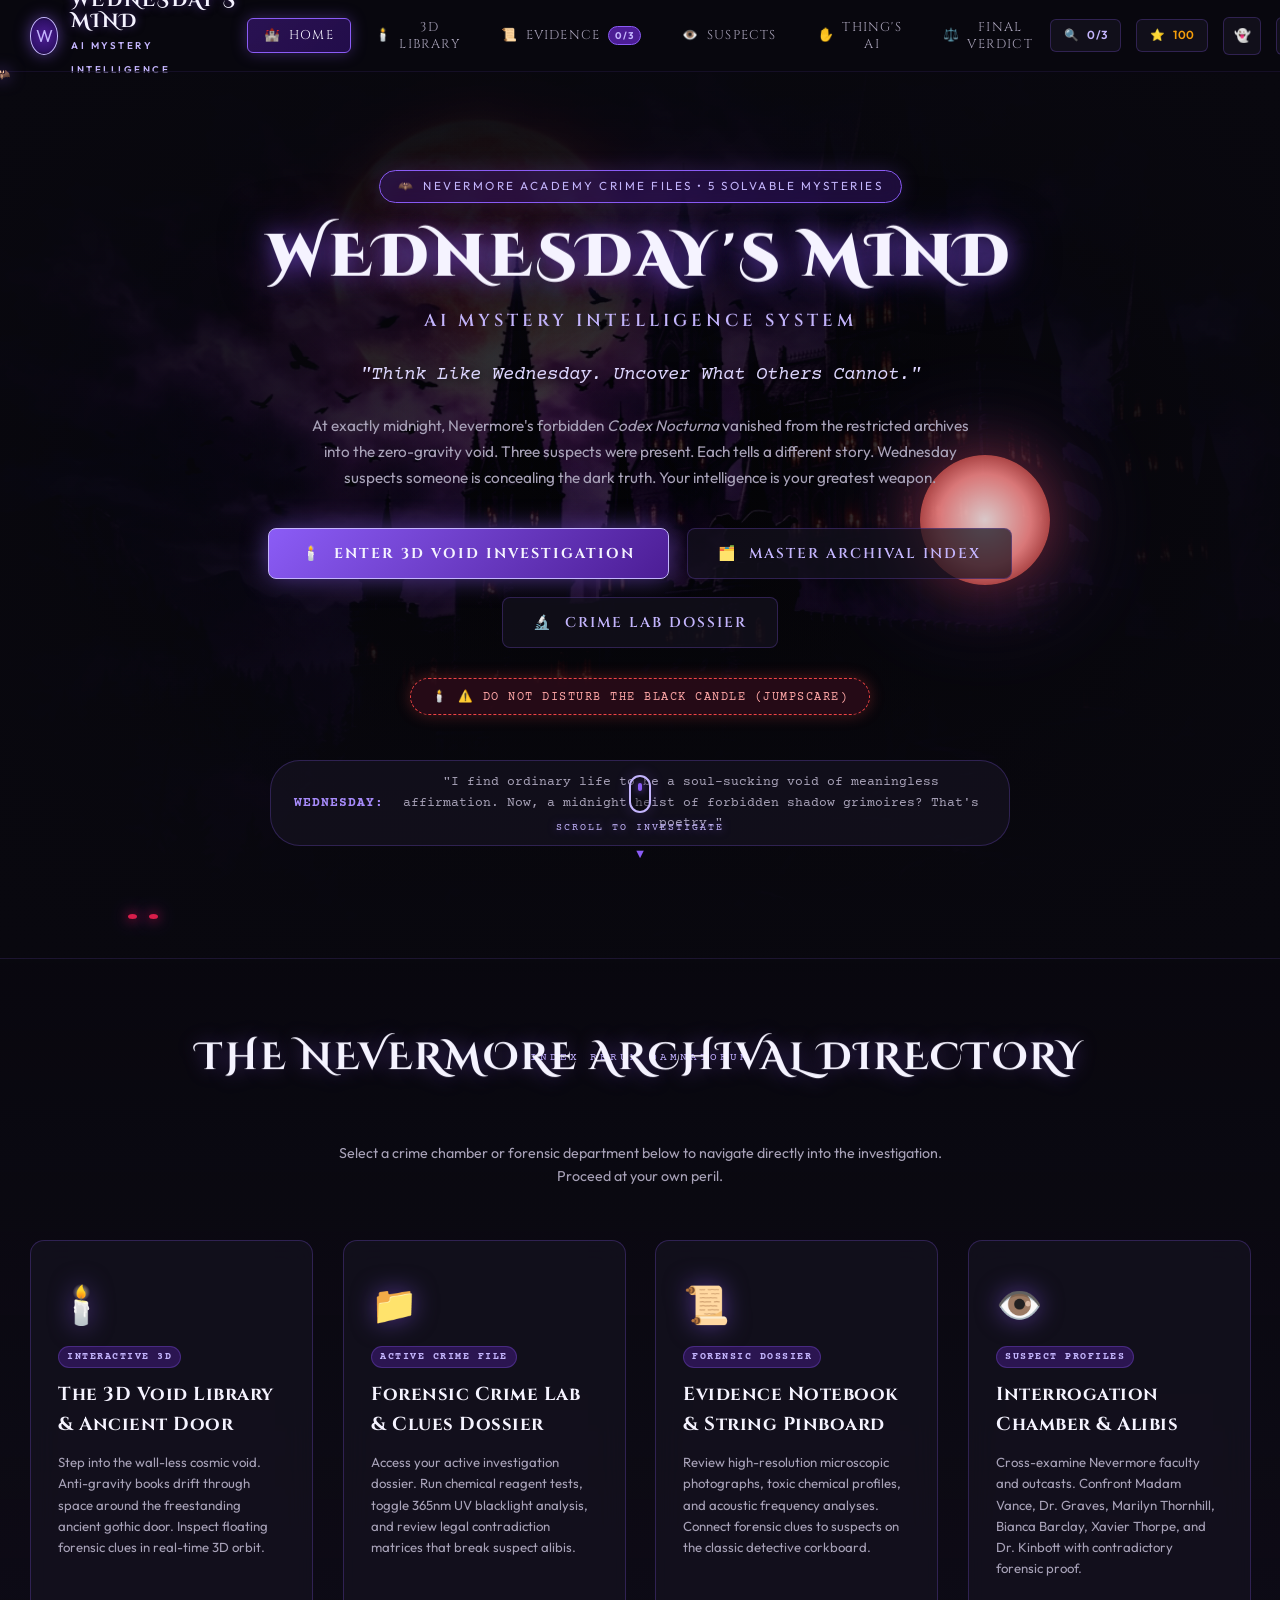
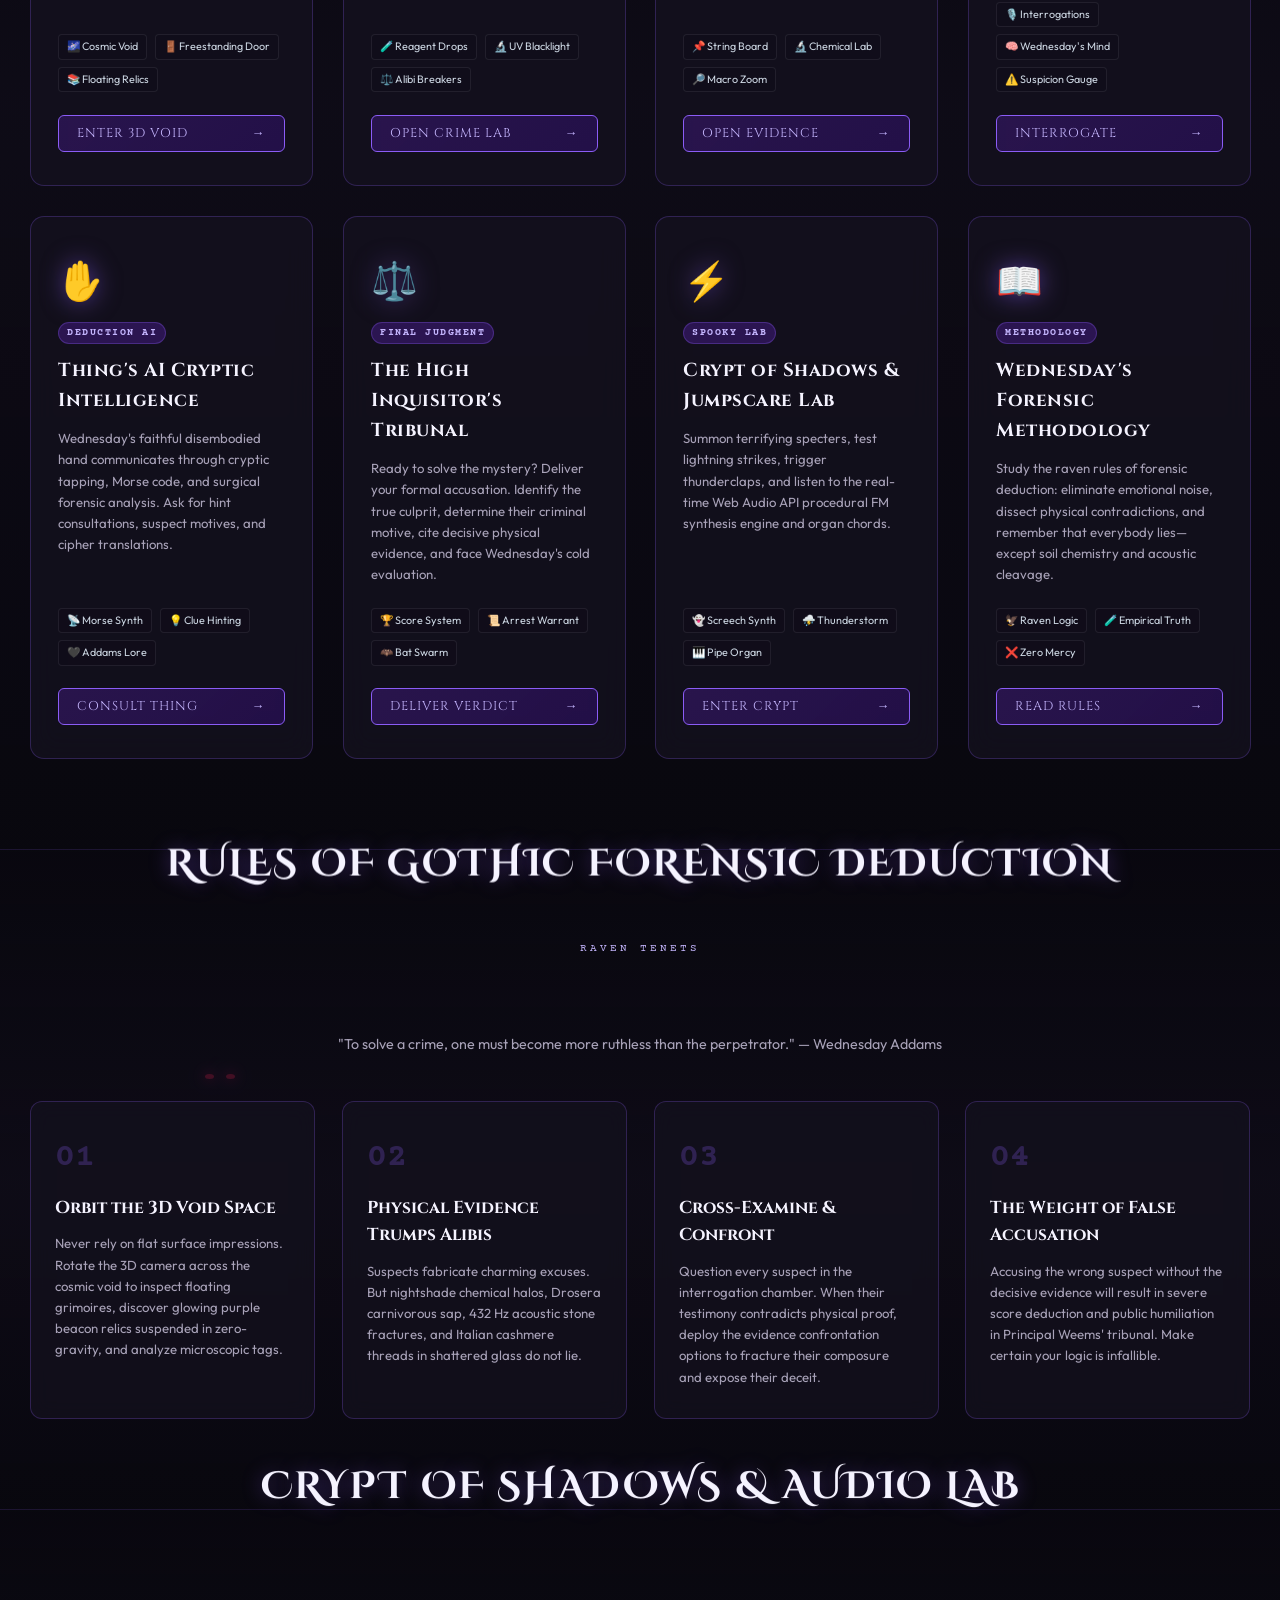
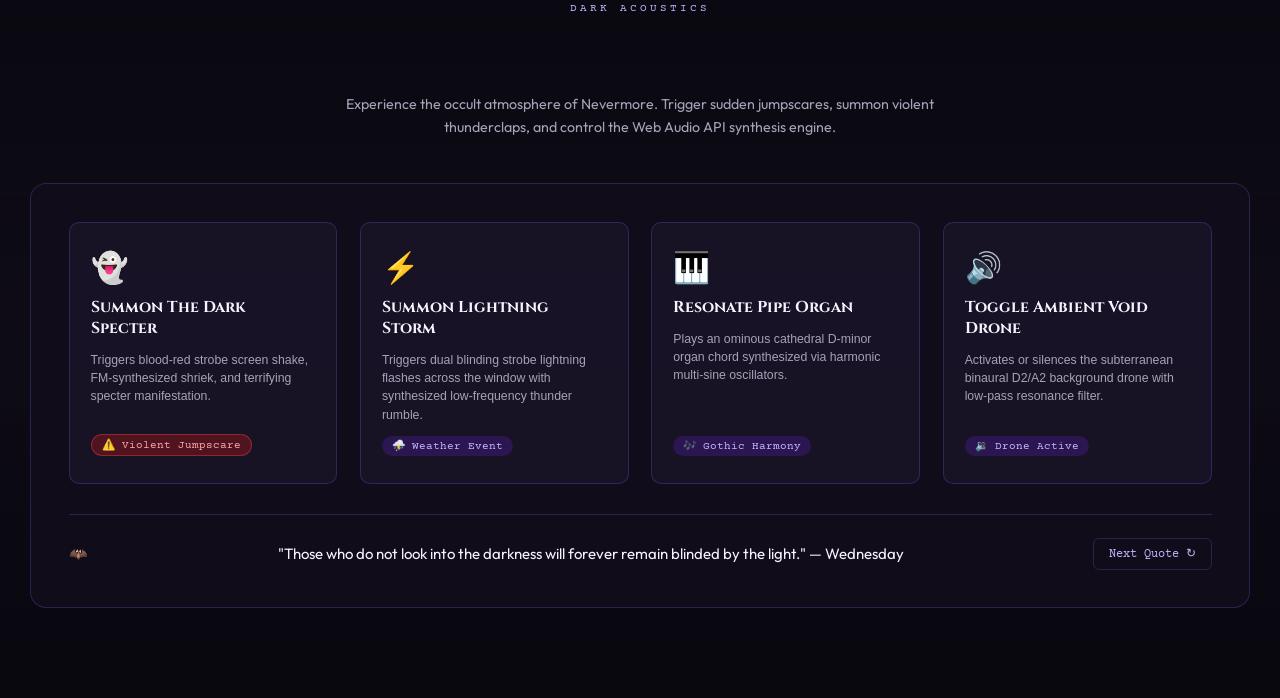
==== commit b92e0fa0: "Configure Vercel deployment, 5 unique cases, and suspect artwork" ====
--- a/index.html
+++ b/index.html
@@ -157,17 +157,8 @@
             <div class="landing-subtitle parallax-text reveal-on-scroll delay-2">AI MYSTERY INTELLIGENCE SYSTEM</div>
             <p class="landing-tagline reveal-on-scroll delay-2">"Think Like Wednesday. Uncover What Others Cannot."</p>
 
-            <!-- 5-Case Selector Hub Pills -->
-            <div class="case-selector-bar reveal-on-scroll delay-2" style="justify-content: center; margin: 0.5rem 0;" id="landing-case-pills">
-              <div class="case-pill active" data-case="CASE_001"><span>CASE 001: Midnight Disappearance</span> <span class="case-status-badge">ACTIVE</span></div>
-              <div class="case-pill" data-case="CASE_002"><span>CASE 002: Bell Tower Poisoning</span> <span class="case-status-badge">UNSOLVED</span></div>
-              <div class="case-pill" data-case="CASE_003"><span>CASE 003: Gargoyle's Curse</span> <span class="case-status-badge">UNSOLVED</span></div>
-              <div class="case-pill" data-case="CASE_004"><span>CASE 004: Phantom of the Crypt</span> <span class="case-status-badge">UNSOLVED</span></div>
-              <div class="case-pill" data-case="CASE_005"><span>CASE 005: Hyde's Awakening</span> <span class="case-status-badge">UNSOLVED</span></div>
-            </div>
-
             <p class="landing-desc reveal-on-scroll delay-3" id="landing-case-desc">
-              At exactly midnight, Nevermore's forbidden <em>Codex Nocturna</em> vanished from the restricted archives. Three suspects were present. Each tells a different story. Wednesday suspects someone is concealing the dark truth. Your intelligence is your greatest weapon.
+              At exactly midnight, Nevermore's forbidden <em>Codex Nocturna</em> vanished from the restricted archives into the zero-gravity void. Three suspects were present. Each tells a different story. Wednesday suspects someone is concealing the dark truth. Your intelligence is your greatest weapon.
             </p>
 
             <div class="landing-buttons reveal-on-scroll delay-3">
@@ -177,8 +168,8 @@
               <button class="btn-secondary" id="btn-explore-index" onclick="window.WEDNESDAY_APP.scrollToIndex()">
                 <span>🗂️</span> Master Archival Index
               </button>
-              <button class="btn-secondary" id="btn-how-to-play" onclick="window.WEDNESDAY_APP.scrollToCases()">
-                <span>📖</span> 5 Case Dossiers
+              <button class="btn-secondary" id="btn-how-to-play" onclick="window.WEDNESDAY_APP.switchView('evidence')">
+                <span>🔬</span> Crime Lab Dossier
               </button>
             </div>
 
@@ -191,7 +182,7 @@
               <span id="ticker-quote">"I find ordinary life to be a soul-sucking void of meaningless affirmation. Now, a midnight heist of forbidden shadow grimoires? That's poetry."</span>
             </div>
 
-            <!-- Animated Scroll Down Indicator (FIXED: Smooth scrolls to Master Index) -->
+            <!-- Animated Scroll Down Indicator (Smooth scrolls to Master Index) -->
             <div class="scroll-indicator-container" id="landing-scroll-indicator" onclick="window.WEDNESDAY_APP.scrollDownToOverview()">
               <div class="scroll-mouse-icon">
                 <div class="scroll-mouse-wheel"></div>
@@ -228,18 +219,18 @@
                 <button class="index-card-btn"><span>Enter 3D Void</span> →</button>
               </div>
 
-              <!-- Card 2: 5 Nevermore Cases -->
-              <div class="index-card reveal-on-scroll delay-1" onclick="window.WEDNESDAY_APP.scrollToCases()">
+              <!-- Card 2: Active Investigation Dossier -->
+              <div class="index-card reveal-on-scroll delay-1" onclick="window.WEDNESDAY_APP.switchView('evidence')">
                 <div class="index-card-icon">📁</div>
-                <div class="index-card-badge">5 SOLVABLE FILES</div>
-                <h3 class="index-card-title">Nevermore Crime Dossiers (Cases 1-5)</h3>
-                <p class="index-card-desc">Five distinct mysteries spanning the Restricted Archives, North Bell Tower, Belfry Parapet, Crackstone Crypt, and Medical Dispensary. Each has 3 unique physical clues and suspect alibis.</p>
+                <div class="index-card-badge">ACTIVE CRIME FILE</div>
+                <h3 class="index-card-title">Forensic Crime Lab & Clues Dossier</h3>
+                <p class="index-card-desc">Access your active investigation dossier. Run chemical reagent tests, toggle 365nm UV blacklight analysis, and review legal contradiction matrices that break suspect alibis.</p>
                 <div class="index-card-meta">
-                  <span>⚡ 5 Storylines</span>
-                  <span>🔍 15 Forensic Clues</span>
-                  <span>⚖️ 5 Culprits</span>
-                </div>
-                <button class="index-card-btn"><span>Browse 5 Cases</span> →</button>
+                  <span>🧪 Reagent Drops</span>
+                  <span>🔬 UV Blacklight</span>
+                  <span>⚖️ Alibi Breakers</span>
+                </div>
+                <button class="index-card-btn"><span>Open Crime Lab</span> →</button>
               </div>
 
               <!-- Card 3: Evidence Dossier & Pinboard -->
@@ -330,24 +321,7 @@
         </section>
 
         <!-- ------------------------------------------------------------
-             SECTION 3: 5 SOLVABLE CASE DOSSIERS SHOWCASE
-             ------------------------------------------------------------ -->
-        <section class="landing-section-block" id="landing-case-showcase">
-          <div class="section-container">
-            <div class="section-header reveal-on-scroll">
-              <div class="section-tag">NEVERMORE CRIME REGISTER</div>
-              <h2 class="section-title parallax-text">THE 5 NEVERMORE CASE FILES</h2>
-              <p class="section-desc">Each case features unique 3D floating evidence items, specialized suspect interrogation trees, and distinct forensic contradictions.</p>
-            </div>
-
-            <div class="cases-showcase-grid" id="cases-showcase-container">
-              <!-- Dynamically populated by renderCasesShowcase() in main.js -->
-            </div>
-          </div>
-        </section>
-
-        <!-- ------------------------------------------------------------
-             SECTION 4: FORENSIC METHODOLOGY & RULES
+             SECTION 3: FORENSIC METHODOLOGY & RULES
              ------------------------------------------------------------ -->
         <section class="landing-section-block" id="landing-rules-methodology">
           <div class="section-container">
@@ -506,8 +480,25 @@
 
         <!-- Tab 1: Clue Cards Grid -->
         <div id="evidence-tab-clues">
+          <!-- Interactive Forensic Crime Lab Workbench Header -->
+          <div class="forensic-lab-header">
+            <div class="lab-status-block">
+              <div class="lab-flask-icon">🧪</div>
+              <div class="lab-title-text">
+                <h4>NEVERMORE FORENSIC CRIME LABORATORY</h4>
+                <p>Advanced Spectrometry • Chemical Reagent Testing • 365nm UV Blacklight Scanner</p>
+              </div>
+            </div>
+            <div class="lab-filter-pills">
+              <button class="lab-filter-btn active" data-filter="all" onclick="window.WEDNESDAY_APP.filterClues('all')">All Relics</button>
+              <button class="lab-filter-btn" data-filter="chemical" onclick="window.WEDNESDAY_APP.filterClues('chemical')">Chemical / Toxin</button>
+              <button class="lab-filter-btn" data-filter="physical" onclick="window.WEDNESDAY_APP.filterClues('physical')">Physical Evidence</button>
+              <button class="lab-filter-btn" data-filter="document" onclick="window.WEDNESDAY_APP.filterClues('document')">Documentary</button>
+            </div>
+          </div>
+
           <div class="clues-grid" id="clues-cards-grid">
-            <!-- Dynamically populated by main.js -->
+            <!-- Dynamically populated by main.js with interactive workbench tools -->
           </div>
 
           <!-- User Notes Pad -->
@@ -571,50 +562,7 @@
         <div class="suspects-wrapper">
           <!-- Left Nav Cards -->
           <div class="suspects-nav-list">
-            <!-- Librarian Card -->
-            <div class="suspect-nav-card active" data-suspect="librarian">
-              <img src="assets/images/suspect_librarian.jpg" alt="Madam Vance" class="nav-card-portrait">
-              <div class="nav-card-info">
-                <h4>Madam Thalia Vance</h4>
-                <span class="suspect-role">Chief Archivist</span>
-                <div class="nav-card-suspicion">
-                  <div class="suspicion-bar-mini">
-                    <div class="suspicion-fill-mini" style="width: 40%;"></div>
-                  </div>
-                  <span class="suspicion-percent-mini">40%</span>
-                </div>
-              </div>
-            </div>
-
-            <!-- Student Card -->
-            <div class="suspect-nav-card" data-suspect="student">
-              <img src="assets/images/suspect_student.jpg" alt="Julian Crane" class="nav-card-portrait">
-              <div class="nav-card-info">
-                <h4>Julian Crane</h4>
-                <span class="suspect-role">Nocturnal Student</span>
-                <div class="nav-card-suspicion">
-                  <div class="suspicion-bar-mini">
-                    <div class="suspicion-fill-mini" style="width: 65%;"></div>
-                  </div>
-                  <span class="suspicion-percent-mini">65%</span>
-                </div>
-              </div>
-            </div>
-
-            <!-- Professor Card -->
-            <div class="suspect-nav-card" data-suspect="professor">
-              <img src="assets/images/suspect_professor.jpg" alt="Dr. Arthur Graves" class="nav-card-portrait">
-              <div class="nav-card-info">
-                <h4>Dr. Arthur Graves</h4>
-                <span class="suspect-role">Professor of Alchemy</span>
-                <div class="nav-card-suspicion">
-                  <div class="suspicion-bar-mini">
-                    <div class="suspicion-fill-mini" style="width: 45%;"></div>
-                  </div>
-                  <span class="suspicion-percent-mini">45%</span>
-                </div>
-              </div>
-            </div>
+            <!-- Dynamically populated by renderSuspectView() for active case suspects -->
           </div>
 
           <!-- Active Interrogation Chamber Panel -->
@@ -1004,6 +952,18 @@
   <!-- Lightning Flash Overlay -->
   <div class="lightning-flash" id="lightning-flash"></div>
 
+  <!-- Security Lockout Modal for Locked Cases -->
+  <div class="lockout-modal-overlay" id="lockout-modal-overlay">
+    <div class="lockout-card">
+      <div class="lockout-icon">🔒</div>
+      <h3 id="lockout-modal-title">CLASSIFIED TRIBUNAL FILE</h3>
+      <p id="lockout-modal-desc">This case file is under Nevermore High Inquisitor seal. You must formally solve the prior case at the Tribunal before unlocking this record.</p>
+      <button class="btn-lockout-dismiss" onclick="document.getElementById('lockout-modal-overlay').classList.remove('active')">
+        <span>🗝️</span> Acknowledge & Return
+      </button>
+    </div>
+  </div>
+
   <!-- Vendor Scripts (Local Three.js & OrbitControls with CDN fallback) -->
   <script src="assets/vendor/three.min.js"></script>
   <script src="assets/vendor/OrbitControls.js"></script>
--- a/style.css
+++ b/style.css
@@ -3414,3 +3414,327 @@
   box-shadow: var(--shadow-glass);
 }
 
+/* Locked Case Styling */
+.case-pill.locked {
+  opacity: 0.55;
+  cursor: not-allowed;
+  border-color: rgba(239, 68, 68, 0.3);
+  background: rgba(15, 10, 18, 0.6);
+}
+
+.case-pill.locked:hover {
+  border-color: #ef4444;
+  background: rgba(239, 68, 68, 0.1);
+  color: #fca5a5;
+}
+
+.case-pill.locked .case-status-badge {
+  background: rgba(239, 68, 68, 0.25);
+  color: #ef4444;
+  border: 1px solid rgba(239, 68, 68, 0.4);
+}
+
+/* ==========================================================================
+   FORENSIC LAB & INTERACTIVE CRIME DOSSIER WORKBENCH
+   ========================================================================== */
+.forensic-lab-header {
+  background: rgba(18, 14, 28, 0.85);
+  border: 1px solid var(--border-glass);
+  border-radius: 12px;
+  padding: 1.2rem 1.6rem;
+  margin-bottom: 2rem;
+  display: flex;
+  align-items: center;
+  justify-content: space-between;
+  gap: 1.5rem;
+  flex-wrap: wrap;
+  box-shadow: 0 4px 20px rgba(0, 0, 0, 0.4);
+}
+
+.lab-status-block {
+  display: flex;
+  align-items: center;
+  gap: 1rem;
+}
+
+.lab-flask-icon {
+  font-size: 2rem;
+  filter: drop-shadow(0 0 10px var(--purple-glow));
+  animation: flask-bubble 2.5s infinite ease-in-out;
+}
+
+@keyframes flask-bubble {
+  0%, 100% { transform: translateY(0) rotate(0deg); }
+  50% { transform: translateY(-4px) rotate(4deg); }
+}
+
+.lab-title-text h4 {
+  font-family: var(--font-serif-display);
+  font-size: 1.15rem;
+  color: var(--text-white);
+  letter-spacing: 1px;
+}
+
+.lab-title-text p {
+  font-family: var(--font-mono);
+  font-size: 0.76rem;
+  color: var(--accent-lavender);
+}
+
+.lab-filter-pills {
+  display: flex;
+  gap: 0.5rem;
+  flex-wrap: wrap;
+}
+
+.lab-filter-btn {
+  background: rgba(139, 92, 246, 0.1);
+  border: 1px solid var(--border-glass);
+  color: var(--text-muted);
+  font-family: var(--font-mono);
+  font-size: 0.75rem;
+  padding: 0.4rem 0.85rem;
+  border-radius: 6px;
+  cursor: pointer;
+  transition: var(--transition-smooth);
+}
+
+.lab-filter-btn:hover, .lab-filter-btn.active {
+  background: var(--purple-primary);
+  color: #fff;
+  border-color: var(--accent-lavender);
+}
+
+/* Clue Card Interactive Workbench */
+.clue-card {
+  position: relative;
+  background: rgba(16, 12, 24, 0.95);
+  border: 1px solid var(--border-glass);
+  border-radius: 12px;
+  overflow: hidden;
+  transition: var(--transition-smooth);
+  display: flex;
+  flex-direction: column;
+}
+
+.clue-card:hover {
+  border-color: var(--purple-primary);
+  box-shadow: 0 8px 30px rgba(139, 92, 246, 0.25);
+}
+
+/* UV Blacklight Mode Filter */
+.clue-card.uv-mode .clue-card-img {
+  filter: invert(0.9) hue-rotate(190deg) contrast(1.4) drop-shadow(0 0 20px #8b5cf6) !important;
+  transition: filter 0.4s ease;
+}
+
+.clue-uv-scanner-overlay {
+  display: none;
+  background: linear-gradient(135deg, rgba(88, 28, 135, 0.92), rgba(30, 10, 60, 0.96));
+  border: 1px solid #c084fc;
+  border-radius: 8px;
+  padding: 0.85rem 1rem;
+  margin-top: 0.75rem;
+  animation: uvGlowPulse 2s infinite alternate;
+}
+
+.clue-card.uv-mode .clue-uv-scanner-overlay {
+  display: block;
+}
+
+@keyframes uvGlowPulse {
+  0% { box-shadow: 0 0 10px rgba(192, 132, 252, 0.3); }
+  100% { box-shadow: 0 0 25px rgba(192, 132, 252, 0.7); }
+}
+
+.uv-badge-header {
+  display: flex;
+  align-items: center;
+  justify-content: space-between;
+  font-family: var(--font-mono);
+  font-size: 0.74rem;
+  color: #f3e8ff;
+  font-weight: 700;
+  margin-bottom: 0.4rem;
+  text-transform: uppercase;
+  letter-spacing: 1px;
+}
+
+.uv-revelation-text {
+  font-family: var(--font-mono);
+  font-size: 0.8rem;
+  color: #e9d5ff;
+  line-height: 1.45;
+}
+
+/* Chemical Reagent Drop Test Result Panel */
+.clue-reagent-panel {
+  display: none;
+  background: rgba(10, 8, 16, 0.9);
+  border: 1px solid var(--accent-emerald);
+  border-radius: 8px;
+  padding: 0.85rem 1rem;
+  margin-top: 0.75rem;
+  animation: fadeInModal 0.3s ease;
+}
+
+.clue-card.reagent-active .clue-reagent-panel {
+  display: block;
+}
+
+.reagent-header {
+  display: flex;
+  align-items: center;
+  justify-content: space-between;
+  font-family: var(--font-mono);
+  font-size: 0.74rem;
+  color: #a7f3d0;
+  font-weight: 700;
+  margin-bottom: 0.4rem;
+  letter-spacing: 1px;
+}
+
+.reagent-reaction-text {
+  font-family: var(--font-mono);
+  font-size: 0.78rem;
+  color: #d1fae5;
+  line-height: 1.4;
+}
+
+/* Alibi Contradiction Box */
+.clue-contradiction-box {
+  background: rgba(220, 38, 38, 0.08);
+  border-left: 3px solid #ef4444;
+  border-radius: 0 6px 6px 0;
+  padding: 0.75rem 0.9rem;
+  margin: 0.75rem 0;
+}
+
+.contradiction-header {
+  font-family: var(--font-mono);
+  font-size: 0.72rem;
+  font-weight: 700;
+  color: #fca5a5;
+  letter-spacing: 1px;
+  text-transform: uppercase;
+  margin-bottom: 0.3rem;
+  display: flex;
+  align-items: center;
+  gap: 0.4rem;
+}
+
+.contradiction-body {
+  font-size: 0.82rem;
+  color: #fee2e2;
+  line-height: 1.45;
+}
+
+/* Clue Card Action Buttons Grid */
+.clue-tools-grid {
+  display: grid;
+  grid-template-columns: repeat(2, 1fr);
+  gap: 0.5rem;
+  margin-top: 0.9rem;
+  padding-top: 0.8rem;
+  border-top: 1px solid rgba(255, 255, 255, 0.07);
+}
+
+.btn-tool-action {
+  background: rgba(26, 21, 38, 0.85);
+  border: 1px solid var(--border-glass);
+  color: var(--text-white);
+  font-family: var(--font-mono);
+  font-size: 0.72rem;
+  padding: 0.55rem 0.65rem;
+  border-radius: 6px;
+  cursor: pointer;
+  transition: var(--transition-smooth);
+  display: flex;
+  align-items: center;
+  justify-content: center;
+  gap: 0.4rem;
+  text-align: center;
+}
+
+.btn-tool-action:hover {
+  background: rgba(139, 92, 246, 0.25);
+  border-color: var(--accent-lavender);
+  color: #fff;
+  transform: translateY(-1px);
+}
+
+.btn-tool-action.active-tool {
+  background: var(--purple-primary);
+  border-color: #c084fc;
+  box-shadow: 0 0 12px var(--purple-glow);
+  color: #fff;
+}
+
+/* Security Lockout Modal Overlay */
+.lockout-modal-overlay {
+  position: fixed;
+  inset: 0;
+  background: rgba(3, 2, 8, 0.92);
+  backdrop-filter: blur(12px);
+  z-index: 10000;
+  display: none;
+  align-items: center;
+  justify-content: center;
+  padding: 1.5rem;
+}
+
+.lockout-modal-overlay.active {
+  display: flex;
+  animation: fadeInModal 0.3s ease;
+}
+
+.lockout-card {
+  max-width: 500px;
+  width: 100%;
+  background: rgba(18, 12, 24, 0.98);
+  border: 2px solid #ef4444;
+  border-radius: 12px;
+  padding: 2.2rem;
+  text-align: center;
+  box-shadow: 0 0 50px rgba(239, 68, 68, 0.4);
+}
+
+.lockout-icon {
+  font-size: 3.5rem;
+  margin-bottom: 1rem;
+  filter: drop-shadow(0 0 15px rgba(239, 68, 68, 0.7));
+}
+
+.lockout-card h3 {
+  font-family: var(--font-serif-display);
+  font-size: 1.5rem;
+  color: #f87171;
+  letter-spacing: 1px;
+  margin-bottom: 0.8rem;
+}
+
+.lockout-card p {
+  color: #cbd5e1;
+  font-size: 0.95rem;
+  line-height: 1.6;
+  margin-bottom: 1.8rem;
+}
+
+.btn-lockout-dismiss {
+  background: #ef4444;
+  color: #fff;
+  border: none;
+  font-family: var(--font-serif);
+  font-size: 0.9rem;
+  font-weight: 600;
+  padding: 0.75rem 2rem;
+  border-radius: 6px;
+  cursor: pointer;
+  transition: var(--transition-smooth);
+}
+
+.btn-lockout-dismiss:hover {
+  background: #dc2626;
+  box-shadow: 0 0 20px rgba(239, 68, 68, 0.6);
+}
+
